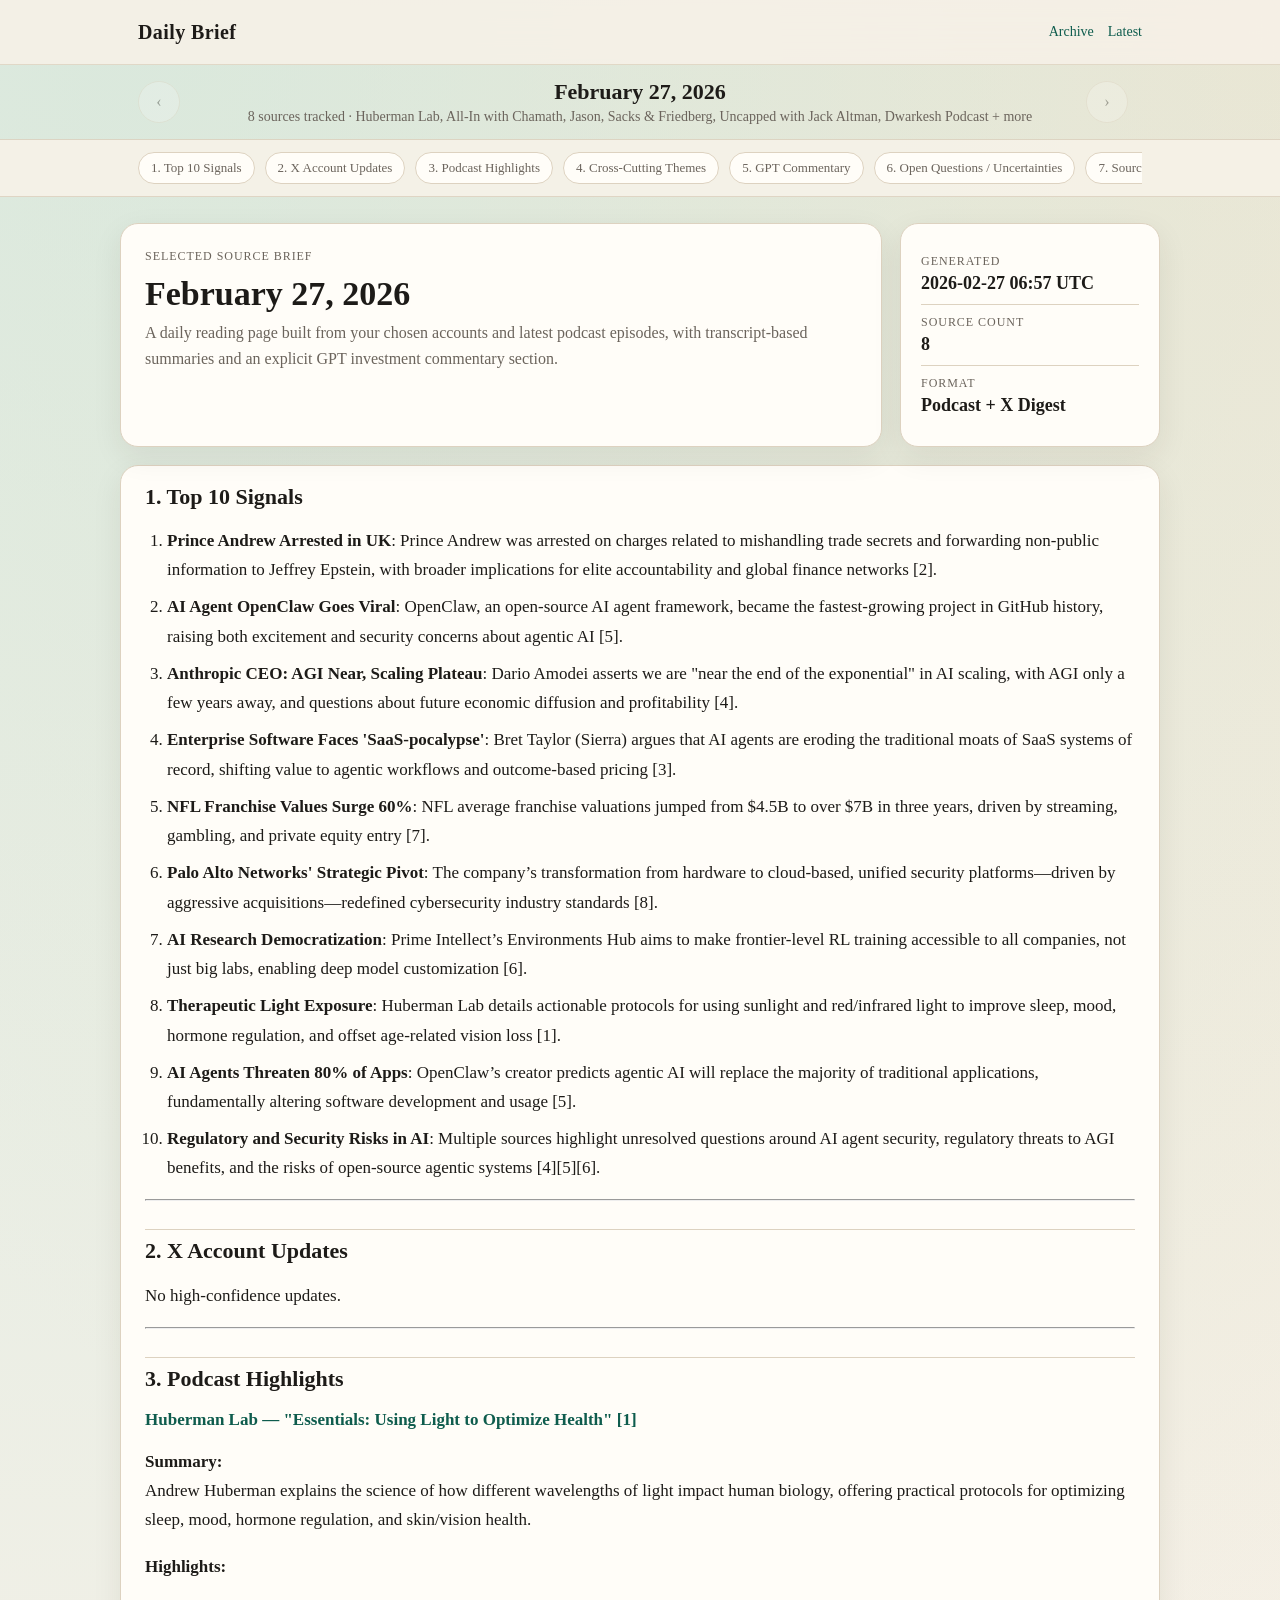
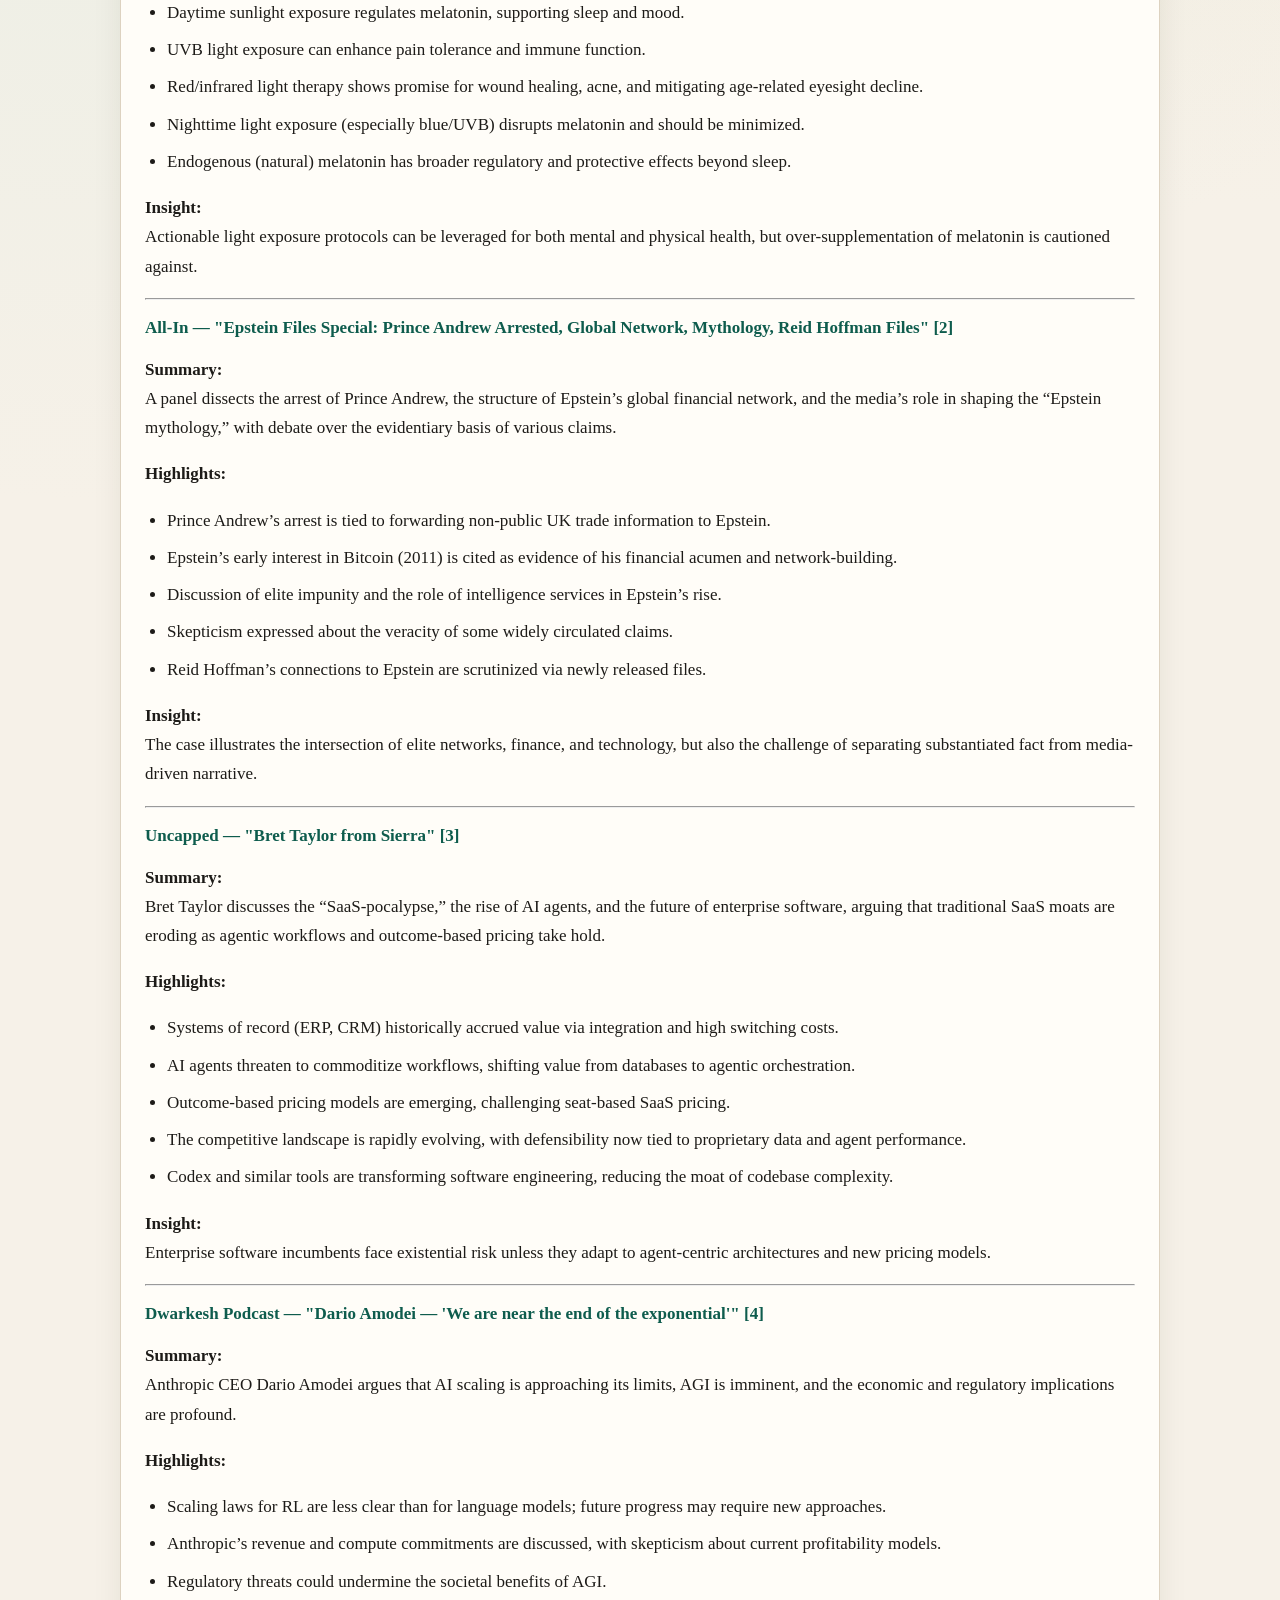
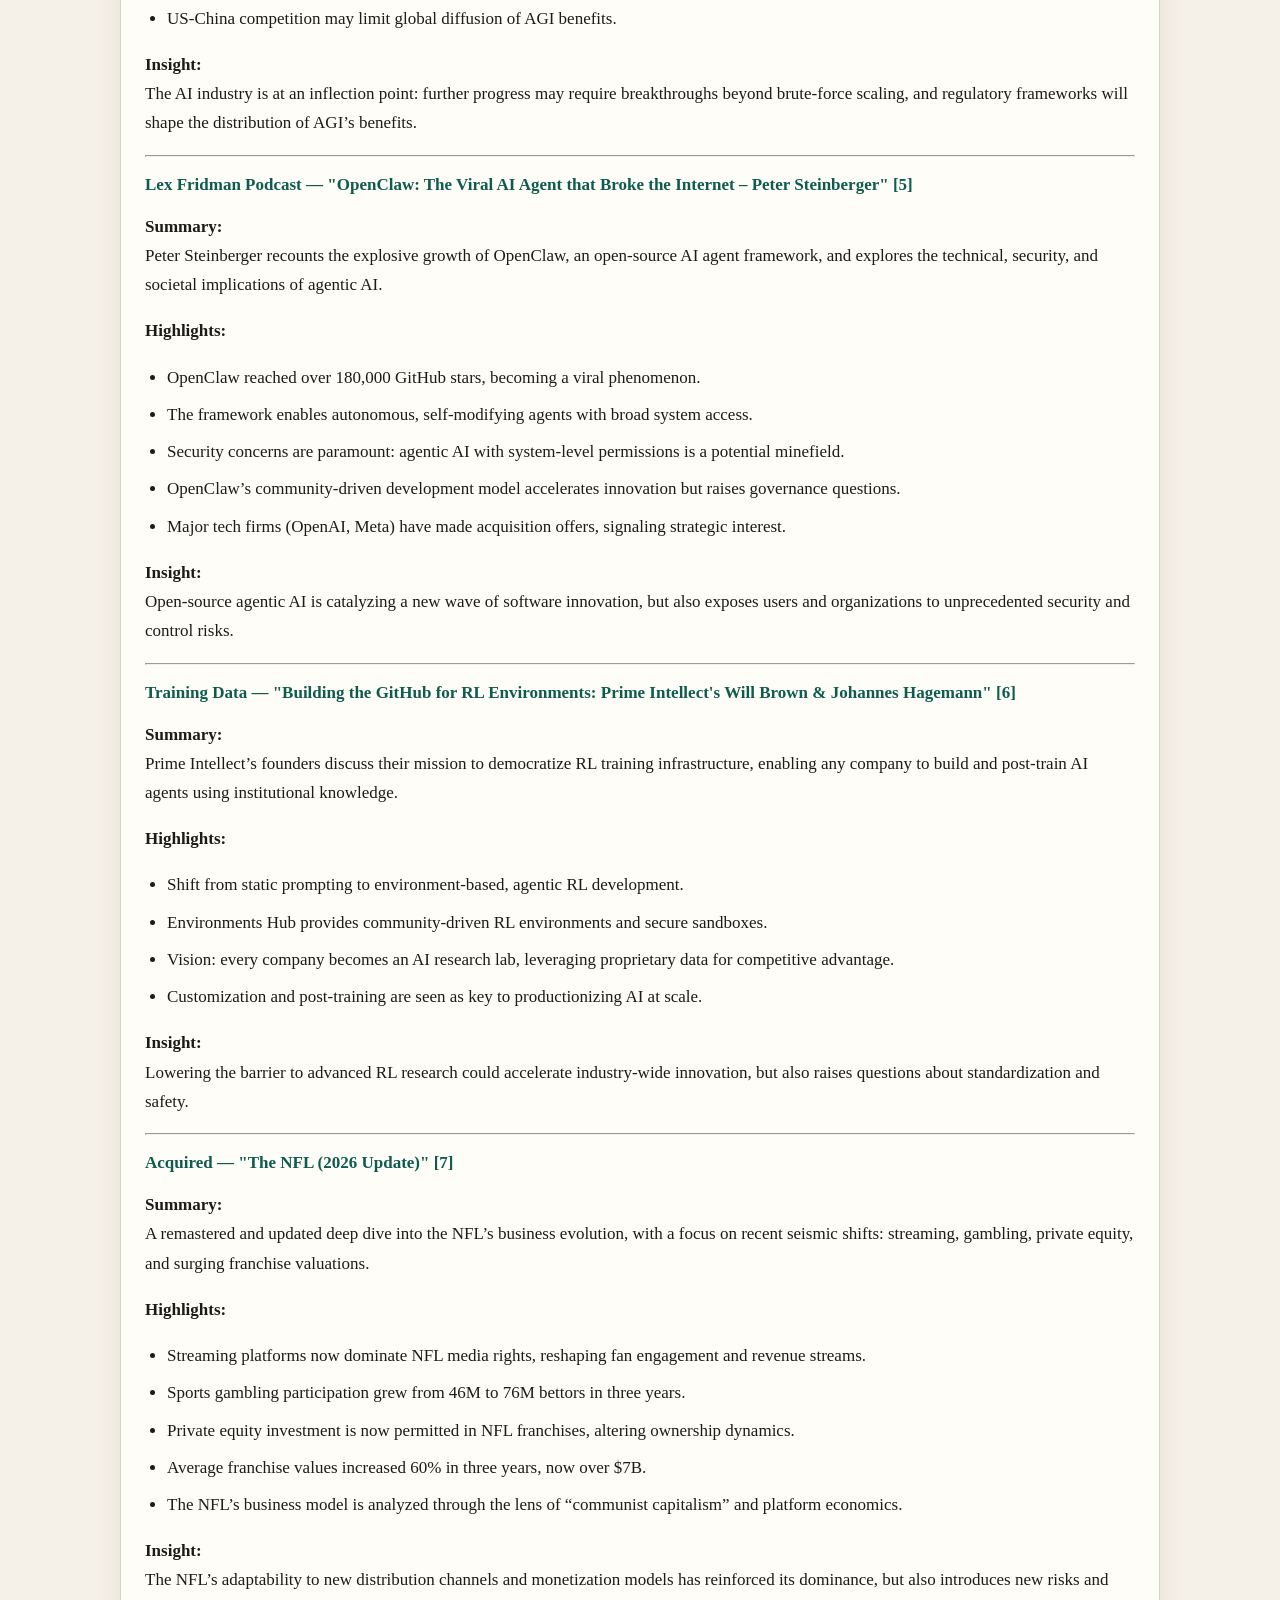
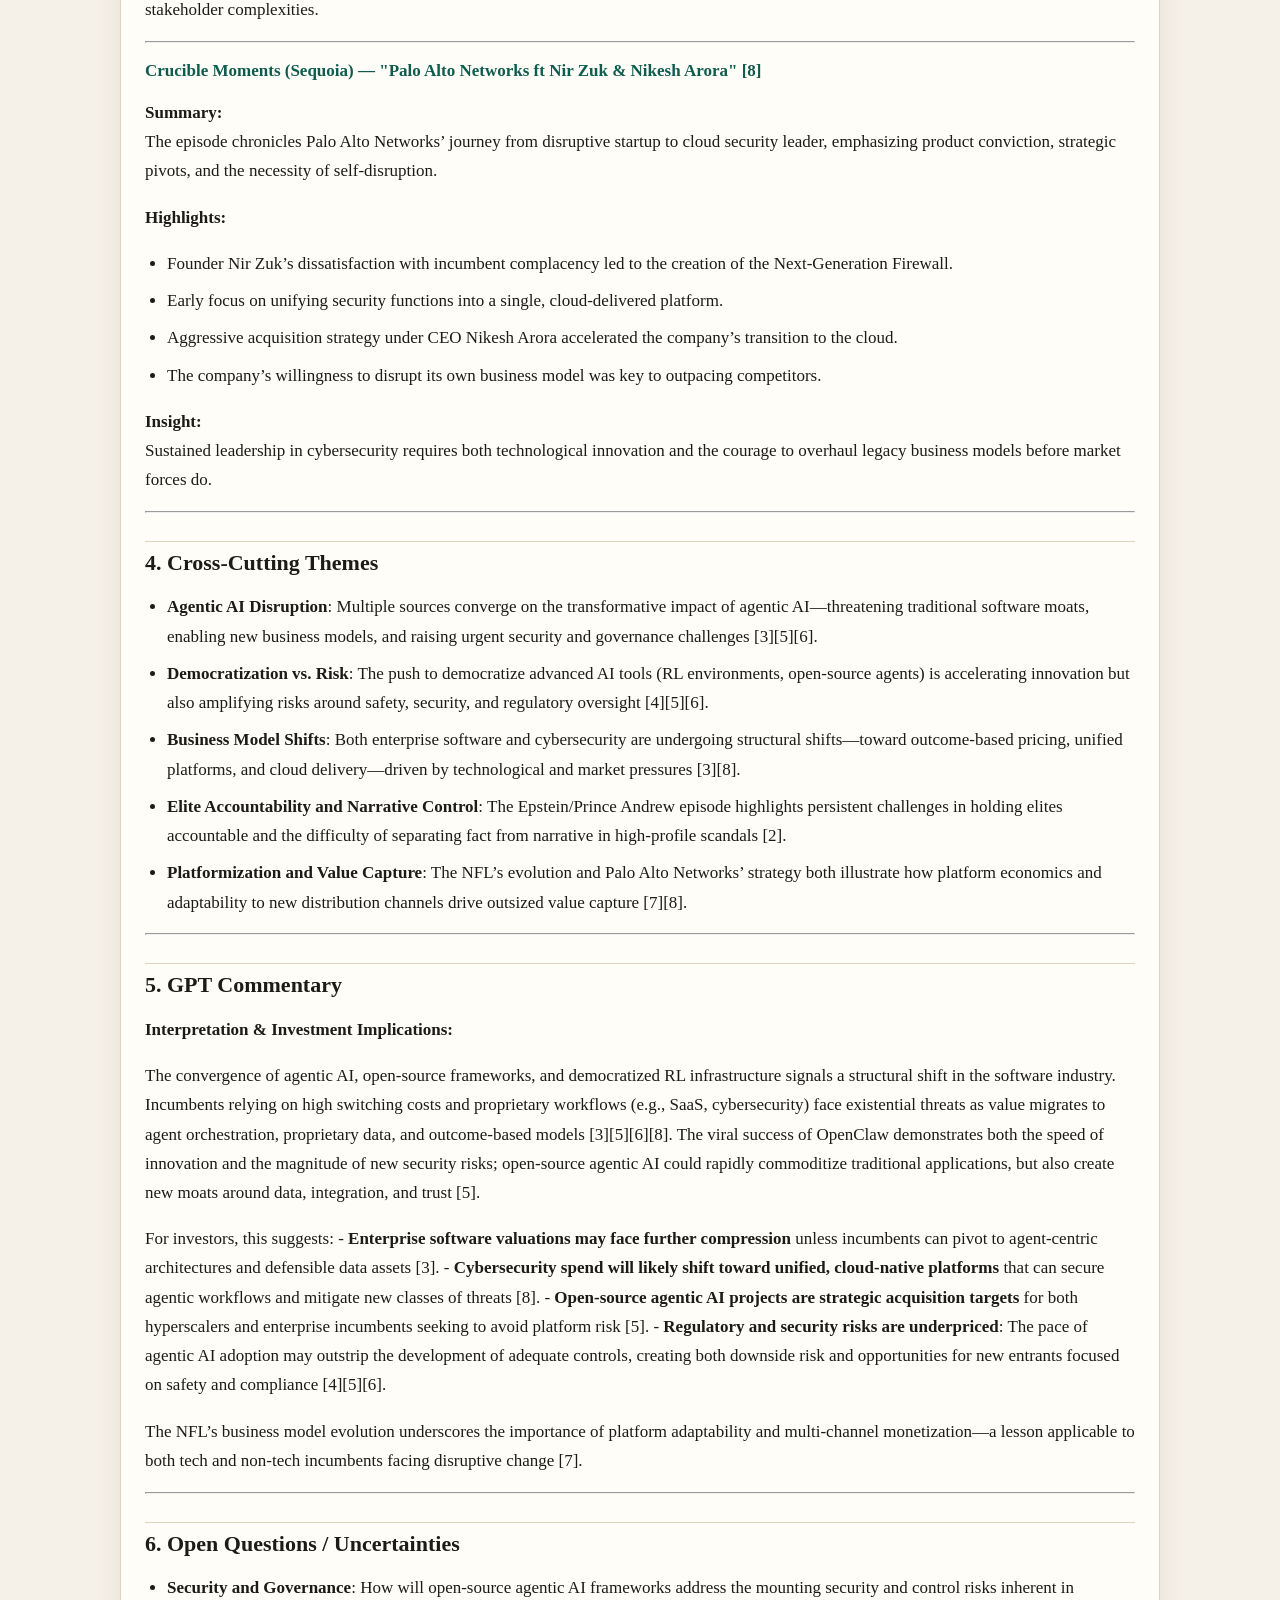
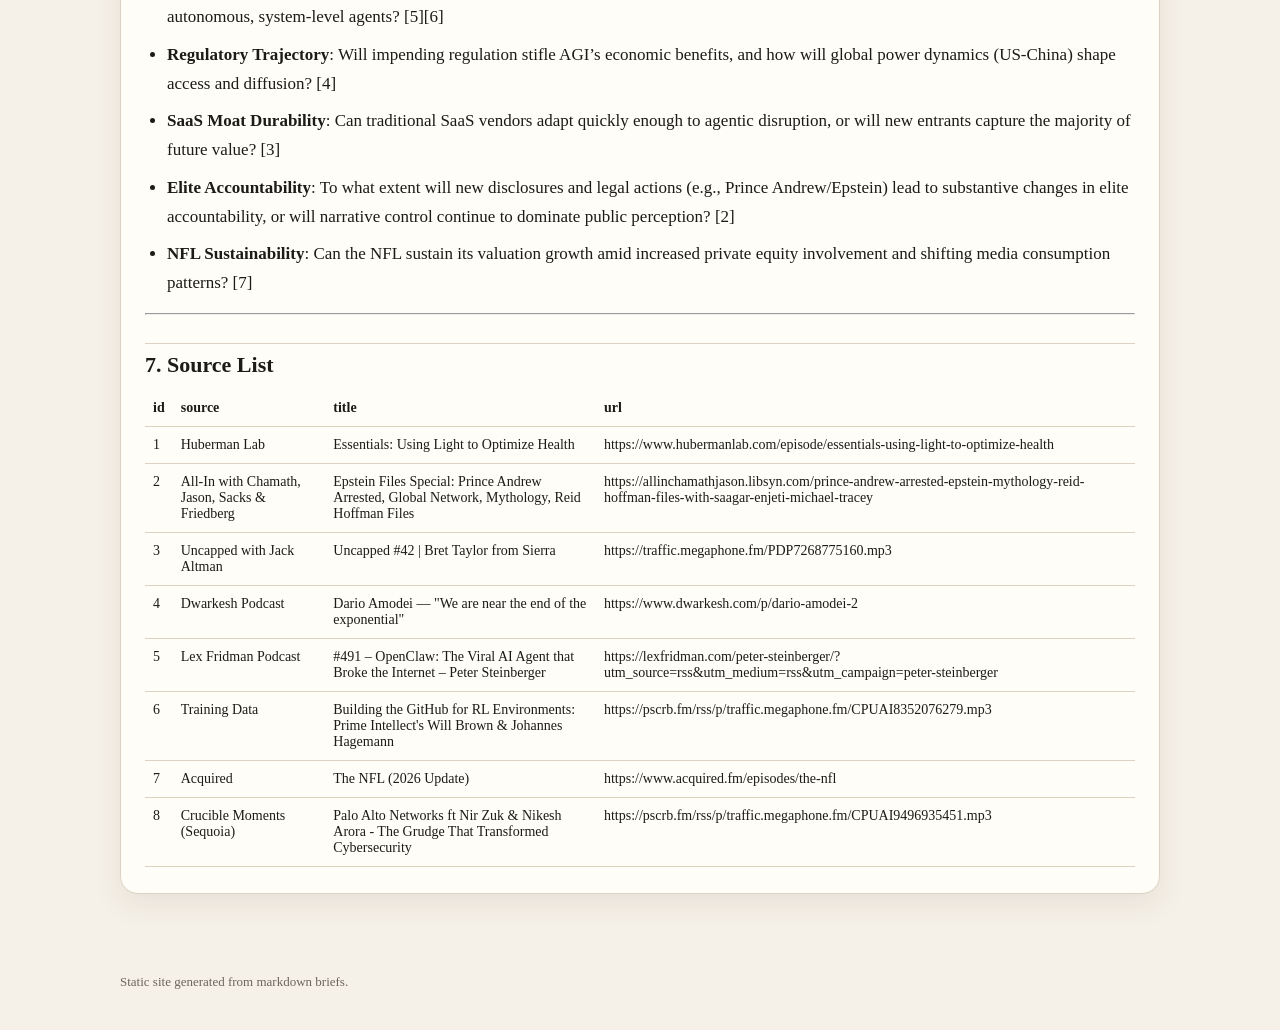
==== site/2026-02-27.html @ e66e304a "Initial daily brief app" ====
<!doctype html>
<html lang="en">
<head>
  <meta charset="utf-8" />
  <meta name="viewport" content="width=device-width, initial-scale=1, viewport-fit=cover" />
  <title>Daily Brief 2026-02-27</title>
  <meta name="description" content="Daily brief archive and selected-source summaries" />
  <link rel="stylesheet" href="style.css" />
</head>
<body>

<header class="header">
  <div class="container">
    <div class="header-inner">
      <a class="logo" href="index.html">Daily Brief</a>
      <nav class="header-nav">
        <a href="archive.html">Archive</a>
        <a href="index.html">Latest</a>
      </nav>
    </div>
  </div>
</header>
<nav class="date-bar">
  <div class="container">
    <div class="date-bar-inner">
      <a class="date-arrow disabled" href="#">‹</a>
      <div class="date-center">
        <span class="date-main">February 27, 2026</span>
        <span class="date-sub">8 sources tracked · Huberman Lab, All-In with Chamath, Jason, Sacks &amp; Friedberg, Uncapped with Jack Altman, Dwarkesh Podcast + more</span>
      </div>
      <a class="date-arrow disabled" href="#">›</a>
    </div>
  </div>
</nav>
<div class="jump-bar">
  <div class="container">
    <div class="jump-list"><a class="jump-chip" href="#1-top-10-signals">1. Top 10 Signals</a><a class="jump-chip" href="#2-x-account-updates">2. X Account Updates</a><a class="jump-chip" href="#3-podcast-highlights">3. Podcast Highlights</a><a class="jump-chip" href="#4-cross-cutting-themes">4. Cross-Cutting Themes</a><a class="jump-chip" href="#5-gpt-commentary">5. GPT Commentary</a><a class="jump-chip" href="#6-open-questions-uncertainties">6. Open Questions / Uncertainties</a><a class="jump-chip" href="#7-source-list">7. Source List</a></div>
  </div>
</div>
<main class="container main-content">
  <section class="hero">
    <div class="panel hero-main">
      <span class="eyebrow">Selected Source Brief</span>
      <h1>February 27, 2026</h1>
      <p>A daily reading page built from your chosen accounts and latest podcast episodes, with transcript-based summaries and an explicit GPT investment commentary section.</p>
    </div>
    <aside class="panel hero-side">
      <div class="metric"><span class="metric-label">Generated</span><span class="metric-value">2026-02-27 06:57 UTC</span></div>
      <div class="metric"><span class="metric-label">Source Count</span><span class="metric-value">8</span></div>
      <div class="metric"><span class="metric-label">Format</span><span class="metric-value">Podcast + X Digest</span></div>
    </aside>
  </section>
  <article class="panel article content"><h1>Daily Brief — 2026-02-27</h1>
<h2 id="1-top-10-signals">1. Top 10 Signals</h2>
<ol>
<li><strong>Prince Andrew Arrested in UK</strong>: Prince Andrew was arrested on charges related to mishandling trade secrets and forwarding non-public information to Jeffrey Epstein, with broader implications for elite accountability and global finance networks [2].</li>
<li><strong>AI Agent OpenClaw Goes Viral</strong>: OpenClaw, an open-source AI agent framework, became the fastest-growing project in GitHub history, raising both excitement and security concerns about agentic AI [5].</li>
<li><strong>Anthropic CEO: AGI Near, Scaling Plateau</strong>: Dario Amodei asserts we are "near the end of the exponential" in AI scaling, with AGI only a few years away, and questions about future economic diffusion and profitability [4].</li>
<li><strong>Enterprise Software Faces 'SaaS-pocalypse'</strong>: Bret Taylor (Sierra) argues that AI agents are eroding the traditional moats of SaaS systems of record, shifting value to agentic workflows and outcome-based pricing [3].</li>
<li><strong>NFL Franchise Values Surge 60%</strong>: NFL average franchise valuations jumped from $4.5B to over $7B in three years, driven by streaming, gambling, and private equity entry [7].</li>
<li><strong>Palo Alto Networks' Strategic Pivot</strong>: The company’s transformation from hardware to cloud-based, unified security platforms—driven by aggressive acquisitions—redefined cybersecurity industry standards [8].</li>
<li><strong>AI Research Democratization</strong>: Prime Intellect’s Environments Hub aims to make frontier-level RL training accessible to all companies, not just big labs, enabling deep model customization [6].</li>
<li><strong>Therapeutic Light Exposure</strong>: Huberman Lab details actionable protocols for using sunlight and red/infrared light to improve sleep, mood, hormone regulation, and offset age-related vision loss [1].</li>
<li><strong>AI Agents Threaten 80% of Apps</strong>: OpenClaw’s creator predicts agentic AI will replace the majority of traditional applications, fundamentally altering software development and usage [5].</li>
<li><strong>Regulatory and Security Risks in AI</strong>: Multiple sources highlight unresolved questions around AI agent security, regulatory threats to AGI benefits, and the risks of open-source agentic systems [4][5][6].</li>
</ol>
<hr />
<h2 id="2-x-account-updates">2. X Account Updates</h2>
<p>No high-confidence updates.</p>
<hr />
<h2 id="3-podcast-highlights">3. Podcast Highlights</h2>
<h3>Huberman Lab — "Essentials: Using Light to Optimize Health" [1]</h3>
<p><strong>Summary:</strong><br />
Andrew Huberman explains the science of how different wavelengths of light impact human biology, offering practical protocols for optimizing sleep, mood, hormone regulation, and skin/vision health.</p>
<p><strong>Highlights:</strong></p>
<ul>
<li>Daytime sunlight exposure regulates melatonin, supporting sleep and mood.</li>
<li>UVB light exposure can enhance pain tolerance and immune function.</li>
<li>Red/infrared light therapy shows promise for wound healing, acne, and mitigating age-related eyesight decline.</li>
<li>Nighttime light exposure (especially blue/UVB) disrupts melatonin and should be minimized.</li>
<li>Endogenous (natural) melatonin has broader regulatory and protective effects beyond sleep.</li>
</ul>
<p><strong>Insight:</strong><br />
Actionable light exposure protocols can be leveraged for both mental and physical health, but over-supplementation of melatonin is cautioned against.</p>
<hr />
<h3>All-In — "Epstein Files Special: Prince Andrew Arrested, Global Network, Mythology, Reid Hoffman Files" [2]</h3>
<p><strong>Summary:</strong><br />
A panel dissects the arrest of Prince Andrew, the structure of Epstein’s global financial network, and the media’s role in shaping the “Epstein mythology,” with debate over the evidentiary basis of various claims.</p>
<p><strong>Highlights:</strong></p>
<ul>
<li>Prince Andrew’s arrest is tied to forwarding non-public UK trade information to Epstein.</li>
<li>Epstein’s early interest in Bitcoin (2011) is cited as evidence of his financial acumen and network-building.</li>
<li>Discussion of elite impunity and the role of intelligence services in Epstein’s rise.</li>
<li>Skepticism expressed about the veracity of some widely circulated claims.</li>
<li>Reid Hoffman’s connections to Epstein are scrutinized via newly released files.</li>
</ul>
<p><strong>Insight:</strong><br />
The case illustrates the intersection of elite networks, finance, and technology, but also the challenge of separating substantiated fact from media-driven narrative.</p>
<hr />
<h3>Uncapped — "Bret Taylor from Sierra" [3]</h3>
<p><strong>Summary:</strong><br />
Bret Taylor discusses the “SaaS-pocalypse,” the rise of AI agents, and the future of enterprise software, arguing that traditional SaaS moats are eroding as agentic workflows and outcome-based pricing take hold.</p>
<p><strong>Highlights:</strong></p>
<ul>
<li>Systems of record (ERP, CRM) historically accrued value via integration and high switching costs.</li>
<li>AI agents threaten to commoditize workflows, shifting value from databases to agentic orchestration.</li>
<li>Outcome-based pricing models are emerging, challenging seat-based SaaS pricing.</li>
<li>The competitive landscape is rapidly evolving, with defensibility now tied to proprietary data and agent performance.</li>
<li>Codex and similar tools are transforming software engineering, reducing the moat of codebase complexity.</li>
</ul>
<p><strong>Insight:</strong><br />
Enterprise software incumbents face existential risk unless they adapt to agent-centric architectures and new pricing models.</p>
<hr />
<h3>Dwarkesh Podcast — "Dario Amodei — 'We are near the end of the exponential'" [4]</h3>
<p><strong>Summary:</strong><br />
Anthropic CEO Dario Amodei argues that AI scaling is approaching its limits, AGI is imminent, and the economic and regulatory implications are profound.</p>
<p><strong>Highlights:</strong></p>
<ul>
<li>Scaling laws for RL are less clear than for language models; future progress may require new approaches.</li>
<li>Anthropic’s revenue and compute commitments are discussed, with skepticism about current profitability models.</li>
<li>Regulatory threats could undermine the societal benefits of AGI.</li>
<li>US-China competition may limit global diffusion of AGI benefits.</li>
</ul>
<p><strong>Insight:</strong><br />
The AI industry is at an inflection point: further progress may require breakthroughs beyond brute-force scaling, and regulatory frameworks will shape the distribution of AGI’s benefits.</p>
<hr />
<h3>Lex Fridman Podcast — "OpenClaw: The Viral AI Agent that Broke the Internet – Peter Steinberger" [5]</h3>
<p><strong>Summary:</strong><br />
Peter Steinberger recounts the explosive growth of OpenClaw, an open-source AI agent framework, and explores the technical, security, and societal implications of agentic AI.</p>
<p><strong>Highlights:</strong></p>
<ul>
<li>OpenClaw reached over 180,000 GitHub stars, becoming a viral phenomenon.</li>
<li>The framework enables autonomous, self-modifying agents with broad system access.</li>
<li>Security concerns are paramount: agentic AI with system-level permissions is a potential minefield.</li>
<li>OpenClaw’s community-driven development model accelerates innovation but raises governance questions.</li>
<li>Major tech firms (OpenAI, Meta) have made acquisition offers, signaling strategic interest.</li>
</ul>
<p><strong>Insight:</strong><br />
Open-source agentic AI is catalyzing a new wave of software innovation, but also exposes users and organizations to unprecedented security and control risks.</p>
<hr />
<h3>Training Data — "Building the GitHub for RL Environments: Prime Intellect's Will Brown &amp; Johannes Hagemann" [6]</h3>
<p><strong>Summary:</strong><br />
Prime Intellect’s founders discuss their mission to democratize RL training infrastructure, enabling any company to build and post-train AI agents using institutional knowledge.</p>
<p><strong>Highlights:</strong></p>
<ul>
<li>Shift from static prompting to environment-based, agentic RL development.</li>
<li>Environments Hub provides community-driven RL environments and secure sandboxes.</li>
<li>Vision: every company becomes an AI research lab, leveraging proprietary data for competitive advantage.</li>
<li>Customization and post-training are seen as key to productionizing AI at scale.</li>
</ul>
<p><strong>Insight:</strong><br />
Lowering the barrier to advanced RL research could accelerate industry-wide innovation, but also raises questions about standardization and safety.</p>
<hr />
<h3>Acquired — "The NFL (2026 Update)" [7]</h3>
<p><strong>Summary:</strong><br />
A remastered and updated deep dive into the NFL’s business evolution, with a focus on recent seismic shifts: streaming, gambling, private equity, and surging franchise valuations.</p>
<p><strong>Highlights:</strong></p>
<ul>
<li>Streaming platforms now dominate NFL media rights, reshaping fan engagement and revenue streams.</li>
<li>Sports gambling participation grew from 46M to 76M bettors in three years.</li>
<li>Private equity investment is now permitted in NFL franchises, altering ownership dynamics.</li>
<li>Average franchise values increased 60% in three years, now over $7B.</li>
<li>The NFL’s business model is analyzed through the lens of “communist capitalism” and platform economics.</li>
</ul>
<p><strong>Insight:</strong><br />
The NFL’s adaptability to new distribution channels and monetization models has reinforced its dominance, but also introduces new risks and stakeholder complexities.</p>
<hr />
<h3>Crucible Moments (Sequoia) — "Palo Alto Networks ft Nir Zuk &amp; Nikesh Arora" [8]</h3>
<p><strong>Summary:</strong><br />
The episode chronicles Palo Alto Networks’ journey from disruptive startup to cloud security leader, emphasizing product conviction, strategic pivots, and the necessity of self-disruption.</p>
<p><strong>Highlights:</strong></p>
<ul>
<li>Founder Nir Zuk’s dissatisfaction with incumbent complacency led to the creation of the Next-Generation Firewall.</li>
<li>Early focus on unifying security functions into a single, cloud-delivered platform.</li>
<li>Aggressive acquisition strategy under CEO Nikesh Arora accelerated the company’s transition to the cloud.</li>
<li>The company’s willingness to disrupt its own business model was key to outpacing competitors.</li>
</ul>
<p><strong>Insight:</strong><br />
Sustained leadership in cybersecurity requires both technological innovation and the courage to overhaul legacy business models before market forces do.</p>
<hr />
<h2 id="4-cross-cutting-themes">4. Cross-Cutting Themes</h2>
<ul>
<li><strong>Agentic AI Disruption</strong>: Multiple sources converge on the transformative impact of agentic AI—threatening traditional software moats, enabling new business models, and raising urgent security and governance challenges [3][5][6].</li>
<li><strong>Democratization vs. Risk</strong>: The push to democratize advanced AI tools (RL environments, open-source agents) is accelerating innovation but also amplifying risks around safety, security, and regulatory oversight [4][5][6].</li>
<li><strong>Business Model Shifts</strong>: Both enterprise software and cybersecurity are undergoing structural shifts—toward outcome-based pricing, unified platforms, and cloud delivery—driven by technological and market pressures [3][8].</li>
<li><strong>Elite Accountability and Narrative Control</strong>: The Epstein/Prince Andrew episode highlights persistent challenges in holding elites accountable and the difficulty of separating fact from narrative in high-profile scandals [2].</li>
<li><strong>Platformization and Value Capture</strong>: The NFL’s evolution and Palo Alto Networks’ strategy both illustrate how platform economics and adaptability to new distribution channels drive outsized value capture [7][8].</li>
</ul>
<hr />
<h2 id="5-gpt-commentary">5. GPT Commentary</h2>
<p><strong>Interpretation &amp; Investment Implications:</strong></p>
<p>The convergence of agentic AI, open-source frameworks, and democratized RL infrastructure signals a structural shift in the software industry. Incumbents relying on high switching costs and proprietary workflows (e.g., SaaS, cybersecurity) face existential threats as value migrates to agent orchestration, proprietary data, and outcome-based models [3][5][6][8]. The viral success of OpenClaw demonstrates both the speed of innovation and the magnitude of new security risks; open-source agentic AI could rapidly commoditize traditional applications, but also create new moats around data, integration, and trust [5].</p>
<p>For investors, this suggests:
- <strong>Enterprise software valuations may face further compression</strong> unless incumbents can pivot to agent-centric architectures and defensible data assets [3].
- <strong>Cybersecurity spend will likely shift toward unified, cloud-native platforms</strong> that can secure agentic workflows and mitigate new classes of threats [8].
- <strong>Open-source agentic AI projects are strategic acquisition targets</strong> for both hyperscalers and enterprise incumbents seeking to avoid platform risk [5].
- <strong>Regulatory and security risks are underpriced</strong>: The pace of agentic AI adoption may outstrip the development of adequate controls, creating both downside risk and opportunities for new entrants focused on safety and compliance [4][5][6].</p>
<p>The NFL’s business model evolution underscores the importance of platform adaptability and multi-channel monetization—a lesson applicable to both tech and non-tech incumbents facing disruptive change [7].</p>
<hr />
<h2 id="6-open-questions-uncertainties">6. Open Questions / Uncertainties</h2>
<ul>
<li><strong>Security and Governance</strong>: How will open-source agentic AI frameworks address the mounting security and control risks inherent in autonomous, system-level agents? [5][6]</li>
<li><strong>Regulatory Trajectory</strong>: Will impending regulation stifle AGI’s economic benefits, and how will global power dynamics (US-China) shape access and diffusion? [4]</li>
<li><strong>SaaS Moat Durability</strong>: Can traditional SaaS vendors adapt quickly enough to agentic disruption, or will new entrants capture the majority of future value? [3]</li>
<li><strong>Elite Accountability</strong>: To what extent will new disclosures and legal actions (e.g., Prince Andrew/Epstein) lead to substantive changes in elite accountability, or will narrative control continue to dominate public perception? [2]</li>
<li><strong>NFL Sustainability</strong>: Can the NFL sustain its valuation growth amid increased private equity involvement and shifting media consumption patterns? [7]</li>
</ul>
<hr />
<h2 id="7-source-list">7. Source List</h2>
<table>
<thead>
<tr>
<th>id</th>
<th>source</th>
<th>title</th>
<th>url</th>
</tr>
</thead>
<tbody>
<tr>
<td>1</td>
<td>Huberman Lab</td>
<td>Essentials: Using Light to Optimize Health</td>
<td>https://www.hubermanlab.com/episode/essentials-using-light-to-optimize-health</td>
</tr>
<tr>
<td>2</td>
<td>All-In with Chamath, Jason, Sacks &amp; Friedberg</td>
<td>Epstein Files Special: Prince Andrew Arrested, Global Network, Mythology, Reid Hoffman Files</td>
<td>https://allinchamathjason.libsyn.com/prince-andrew-arrested-epstein-mythology-reid-hoffman-files-with-saagar-enjeti-michael-tracey</td>
</tr>
<tr>
<td>3</td>
<td>Uncapped with Jack Altman</td>
<td>Uncapped #42 | Bret Taylor from Sierra</td>
<td>https://traffic.megaphone.fm/PDP7268775160.mp3</td>
</tr>
<tr>
<td>4</td>
<td>Dwarkesh Podcast</td>
<td>Dario Amodei — "We are near the end of the exponential"</td>
<td>https://www.dwarkesh.com/p/dario-amodei-2</td>
</tr>
<tr>
<td>5</td>
<td>Lex Fridman Podcast</td>
<td>#491 – OpenClaw: The Viral AI Agent that Broke the Internet – Peter Steinberger</td>
<td>https://lexfridman.com/peter-steinberger/?utm_source=rss&amp;utm_medium=rss&amp;utm_campaign=peter-steinberger</td>
</tr>
<tr>
<td>6</td>
<td>Training Data</td>
<td>Building the GitHub for RL Environments: Prime Intellect's Will Brown &amp; Johannes Hagemann</td>
<td>https://pscrb.fm/rss/p/traffic.megaphone.fm/CPUAI8352076279.mp3</td>
</tr>
<tr>
<td>7</td>
<td>Acquired</td>
<td>The NFL (2026 Update)</td>
<td>https://www.acquired.fm/episodes/the-nfl</td>
</tr>
<tr>
<td>8</td>
<td>Crucible Moments (Sequoia)</td>
<td>Palo Alto Networks ft Nir Zuk &amp; Nikesh Arora - The Grudge That Transformed Cybersecurity</td>
<td>https://pscrb.fm/rss/p/traffic.megaphone.fm/CPUAI9496935451.mp3</td>
</tr>
</tbody>
</table></article>
</main>
<footer class="container footer">Static site generated from markdown briefs.</footer>

</body>
</html>
---- site/style.css ----
:root {
  --bg: #f6f1e8;
  --paper: #fffdf8;
  --paper-strong: #fffaf1;
  --text: #1d1b18;
  --muted: #6b645c;
  --line: #ddd2c0;
  --accent: #0e5c4d;
  --accent-soft: #dfeee9;
  --shadow: 0 10px 30px rgba(52, 42, 24, 0.08);
}
* { box-sizing: border-box; }
html { scroll-behavior: smooth; }
body {
  margin: 0;
  color: var(--text);
  background:
    radial-gradient(circle at 10% 0%, rgba(199, 229, 218, 0.6), transparent 28%),
    radial-gradient(circle at 100% 0%, rgba(245, 218, 183, 0.45), transparent 24%),
    var(--bg);
  font-family: Georgia, "Times New Roman", serif;
}
a { color: var(--accent); text-decoration: none; }
a:hover { text-decoration: underline; }
.container { max-width: 1040px; margin: 0 auto; padding: 0 18px; }
.header {
  position: sticky;
  top: 0;
  z-index: 20;
  backdrop-filter: blur(14px);
  background: rgba(246, 241, 232, 0.88);
  border-bottom: 1px solid rgba(221, 210, 192, 0.8);
}
.header-inner {
  min-height: 64px;
  display: flex;
  align-items: center;
  justify-content: space-between;
  gap: 16px;
}
.logo {
  font-size: 20px;
  font-weight: 700;
  letter-spacing: 0.02em;
  color: var(--text);
}
.header-nav { display: flex; gap: 14px; font-size: 14px; color: var(--muted); }
.date-bar { border-bottom: 1px solid rgba(221, 210, 192, 0.9); }
.date-bar-inner {
  min-height: 74px;
  display: grid;
  grid-template-columns: 56px 1fr 56px;
  align-items: center;
  gap: 10px;
}
.date-arrow {
  display: inline-flex;
  align-items: center;
  justify-content: center;
  width: 42px;
  height: 42px;
  border-radius: 999px;
  border: 1px solid var(--line);
  background: rgba(255,255,255,0.6);
  color: var(--text);
}
.date-arrow.disabled { opacity: 0.35; pointer-events: none; }
.date-center { text-align: center; }
.date-main { display: block; font-size: 22px; font-weight: 700; }
.date-sub { display: block; margin-top: 4px; color: var(--muted); font-size: 14px; }
.jump-bar {
  position: sticky;
  top: 64px;
  z-index: 15;
  background: rgba(246, 241, 232, 0.93);
  border-bottom: 1px solid rgba(221, 210, 192, 0.9);
}
.jump-list {
  display: flex;
  gap: 10px;
  overflow-x: auto;
  padding: 12px 0;
  scrollbar-width: none;
}
.jump-list::-webkit-scrollbar { display: none; }
.jump-chip {
  white-space: nowrap;
  padding: 7px 12px;
  border-radius: 999px;
  background: var(--paper);
  border: 1px solid var(--line);
  color: var(--muted);
  font-size: 13px;
}
.main-content { padding: 26px 0 56px; }
.hero {
  display: grid;
  grid-template-columns: minmax(0, 1fr) 260px;
  gap: 18px;
  margin-bottom: 18px;
}
.panel {
  background: var(--paper);
  border: 1px solid var(--line);
  border-radius: 18px;
  box-shadow: var(--shadow);
}
.hero-main { padding: 22px 24px; }
.eyebrow {
  display: inline-flex;
  align-items: center;
  gap: 8px;
  font-size: 12px;
  text-transform: uppercase;
  letter-spacing: 0.08em;
  color: var(--muted);
}
.hero h1 { margin: 12px 0 8px; font-size: 34px; line-height: 1.05; }
.hero p { margin: 0; color: var(--muted); font-size: 16px; line-height: 1.65; }
.hero-side { padding: 20px; }
.metric { padding: 10px 0; border-bottom: 1px solid var(--line); }
.metric:last-child { border-bottom: 0; }
.metric-label { display: block; font-size: 12px; text-transform: uppercase; color: var(--muted); letter-spacing: 0.08em; }
.metric-value { display: block; margin-top: 4px; font-size: 18px; font-weight: 700; }
.article { padding: 18px 24px 26px; }
.content h1 { display: none; }
.content h2 {
  margin: 28px 0 12px;
  padding-top: 8px;
  font-size: 22px;
  border-top: 1px solid var(--line);
}
.content h2:first-of-type { margin-top: 0; border-top: 0; padding-top: 0; }
.content h3 {
  margin: 18px 0 8px;
  font-size: 17px;
  color: var(--accent);
}
.content p, .content li { font-size: 17px; line-height: 1.72; }
.content ul, .content ol { padding-left: 22px; }
.content li { margin: 8px 0; }
.content blockquote {
  margin: 14px 0;
  padding: 10px 14px;
  border-left: 3px solid var(--accent);
  background: var(--paper-strong);
  color: var(--muted);
}
.content table { width: 100%; border-collapse: collapse; margin-top: 12px; font-size: 14px; }
.content th, .content td { padding: 10px 8px; border-bottom: 1px solid var(--line); text-align: left; vertical-align: top; }
.content code {
  background: #f2ece2;
  border-radius: 5px;
  padding: 2px 5px;
  font-size: 0.95em;
}
.archive-grid {
  display: grid;
  grid-template-columns: repeat(auto-fit, minmax(260px, 1fr));
  gap: 16px;
}
.archive-card { padding: 18px; }
.archive-card h3 { margin: 0 0 6px; font-size: 22px; }
.archive-card p { margin: 0; color: var(--muted); line-height: 1.6; }
.footer {
  padding: 24px 0 40px;
  color: var(--muted);
  font-size: 13px;
}
@media (max-width: 860px) {
  .hero { grid-template-columns: 1fr; }
}
@media (max-width: 640px) {
  .container { padding: 0 14px; }
  .date-bar-inner { grid-template-columns: 44px 1fr 44px; }
  .date-main { font-size: 18px; }
  .hero h1 { font-size: 28px; }
  .content p, .content li { font-size: 16px; }
  .article, .hero-main, .hero-side { padding-left: 18px; padding-right: 18px; }
}
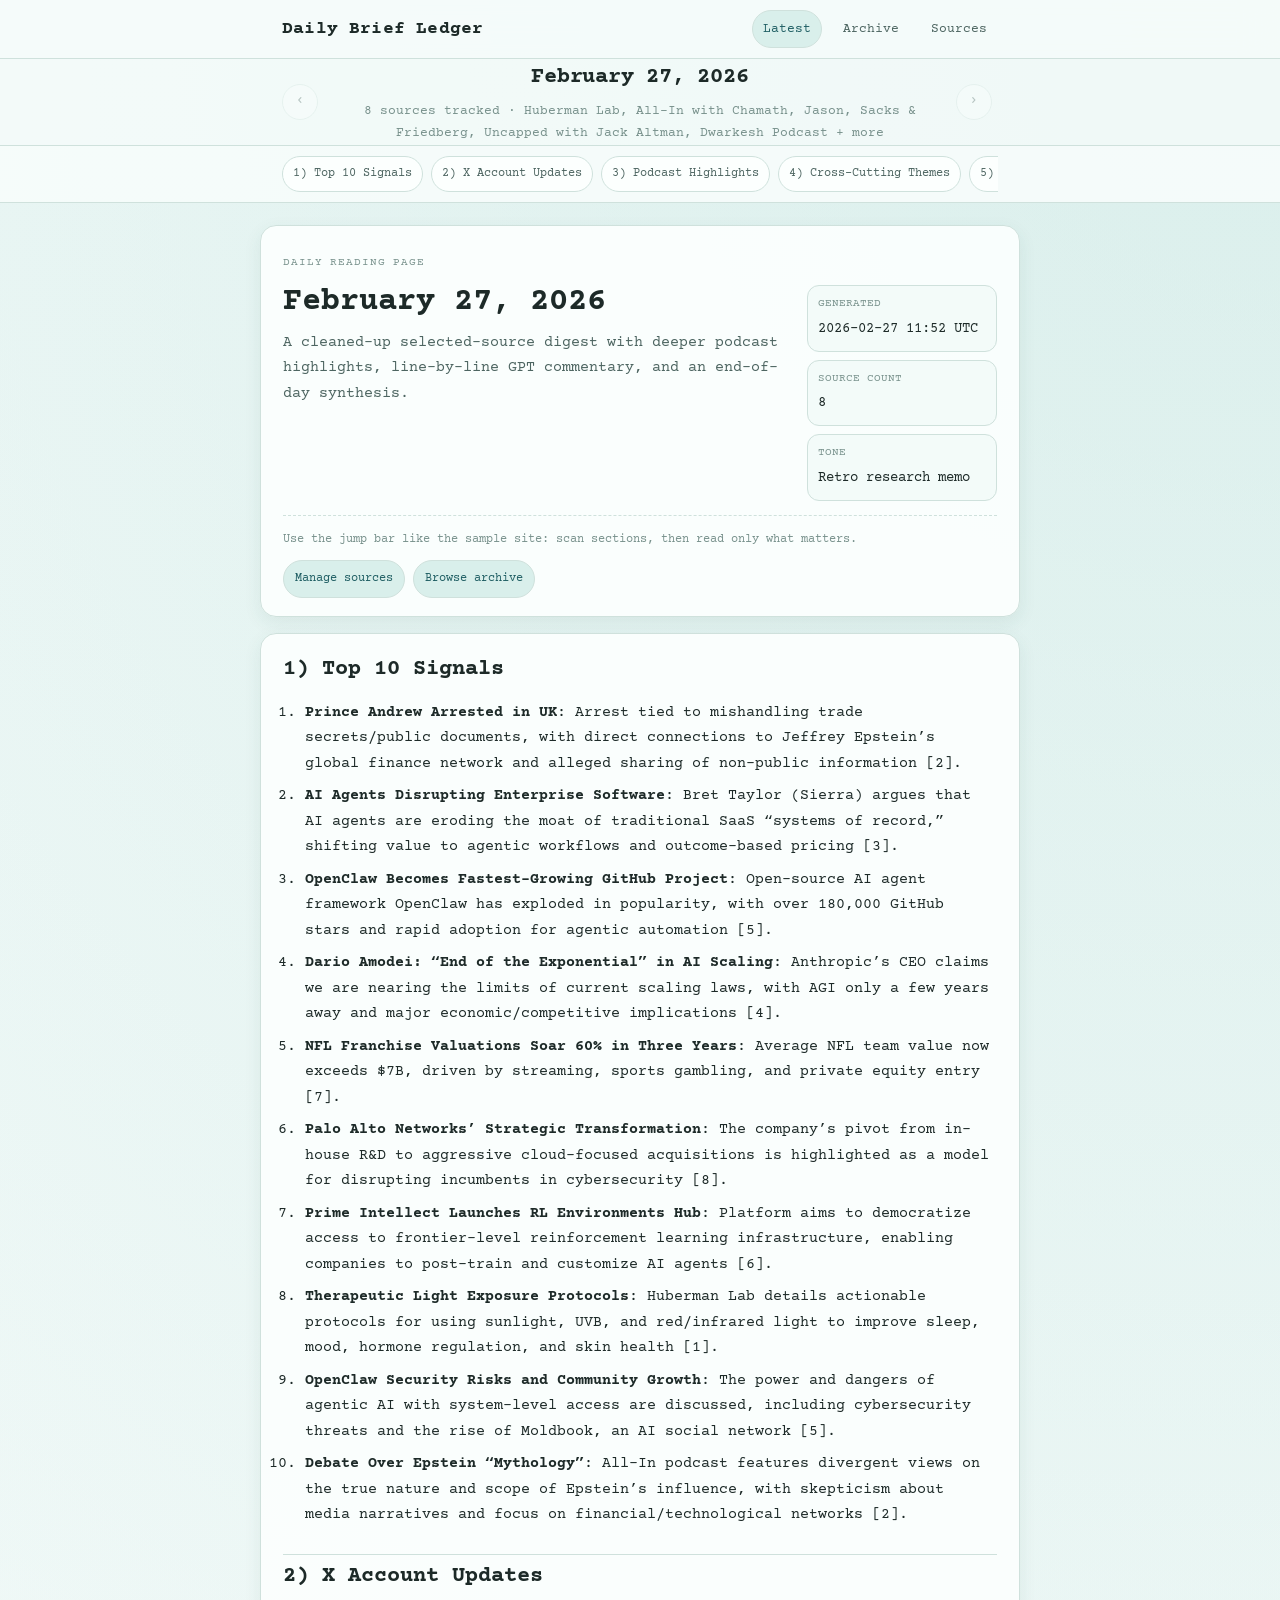
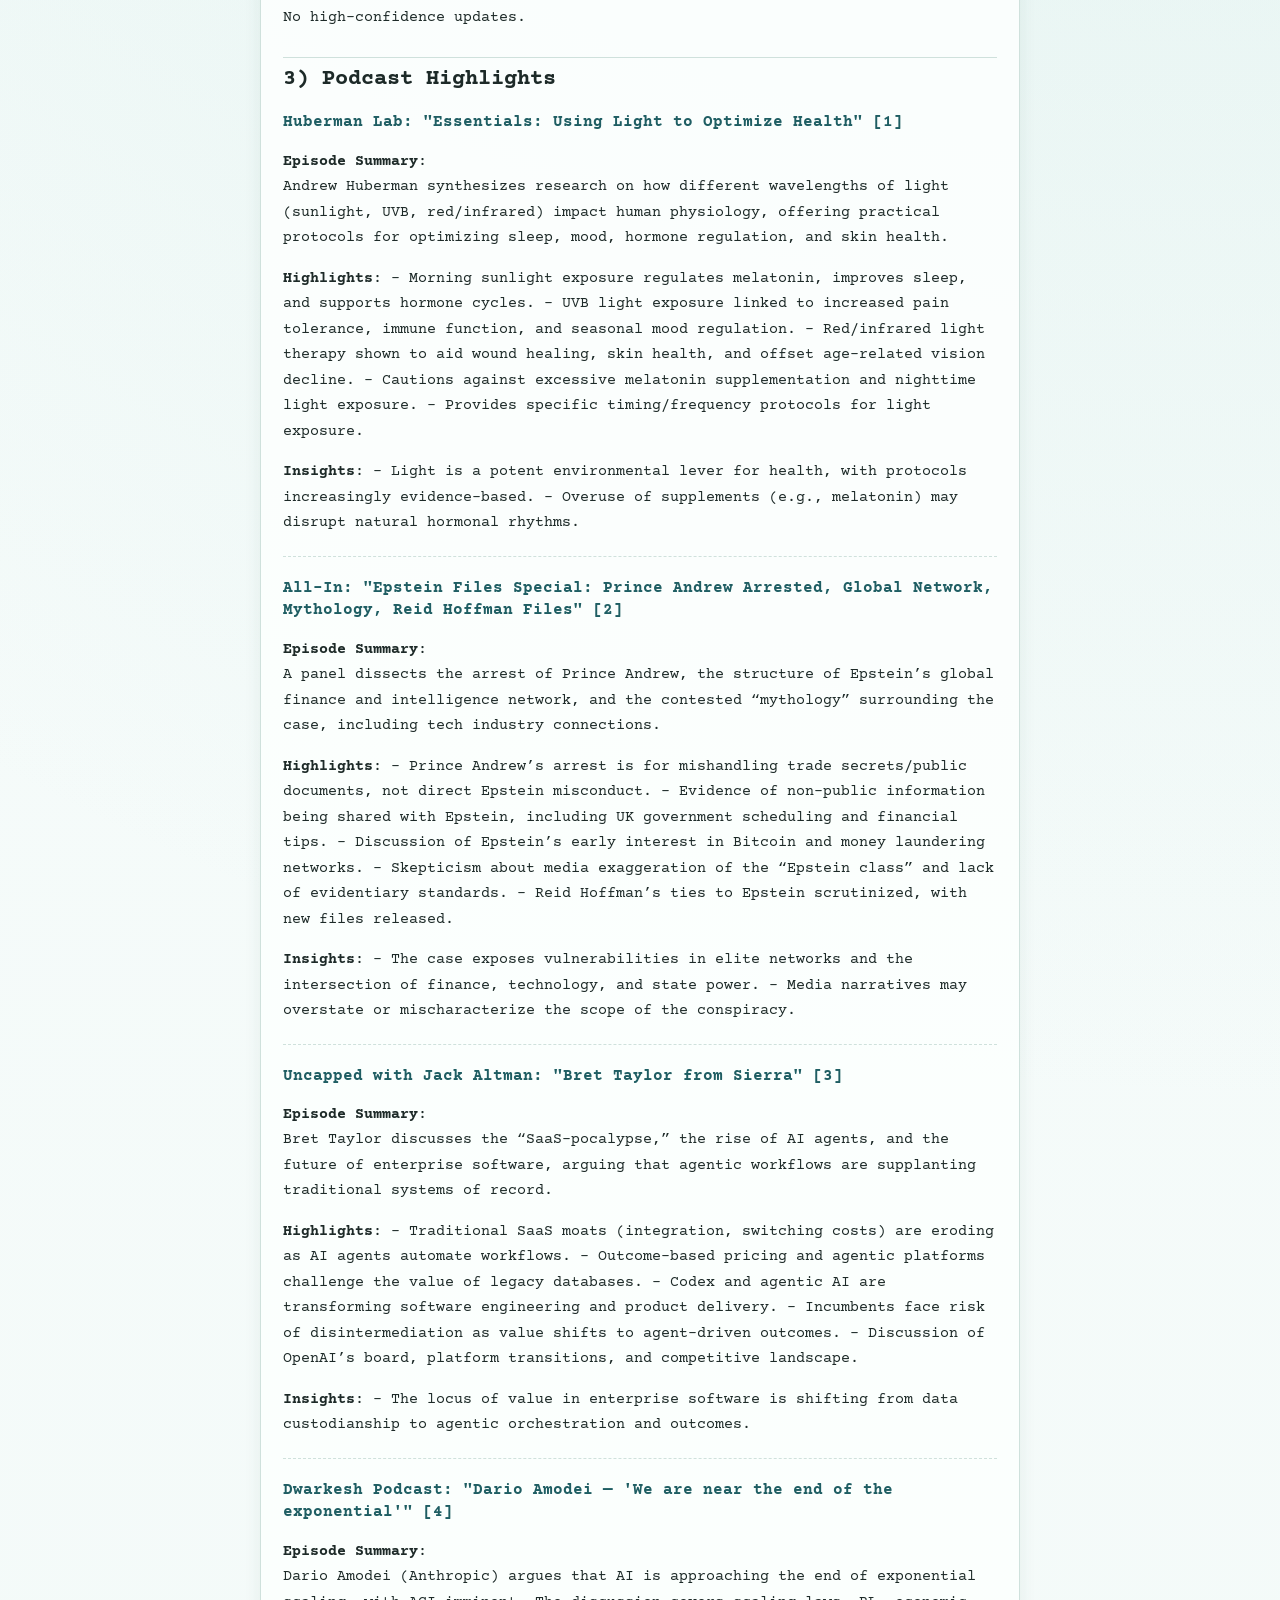
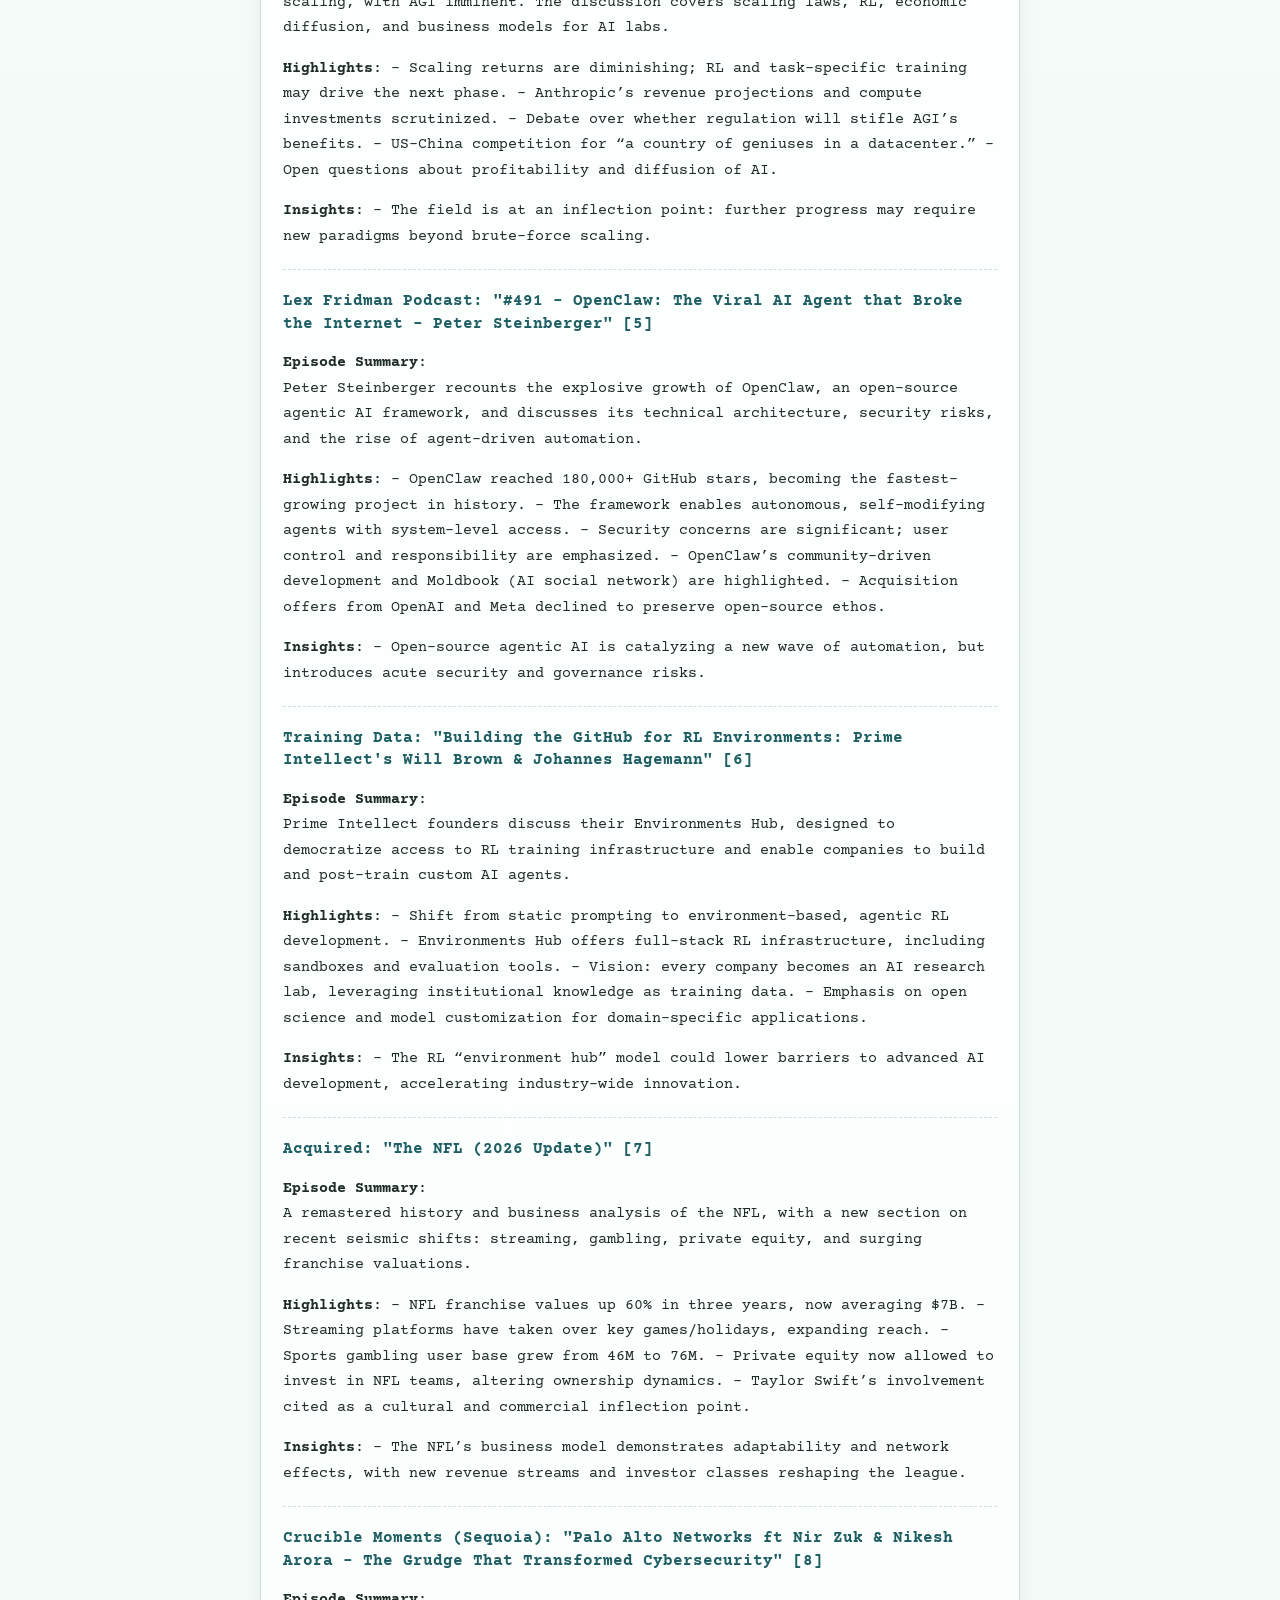
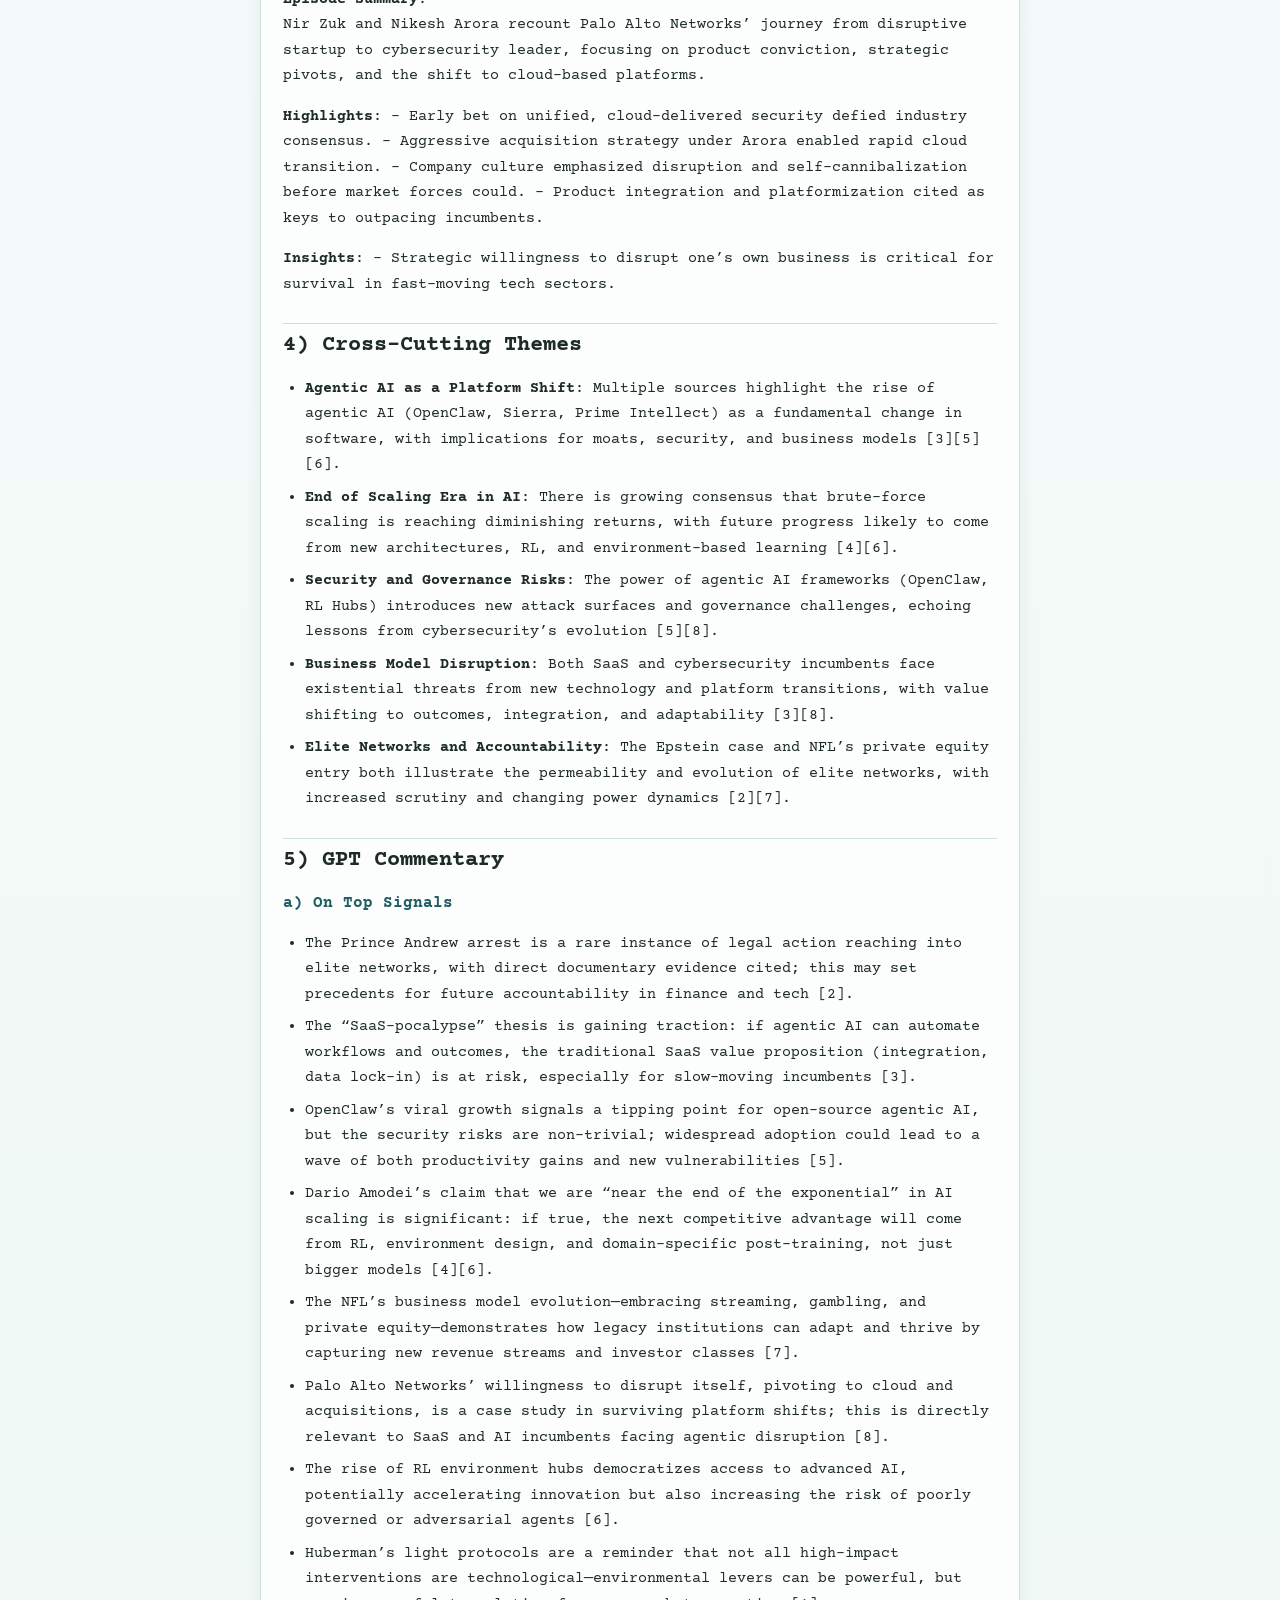
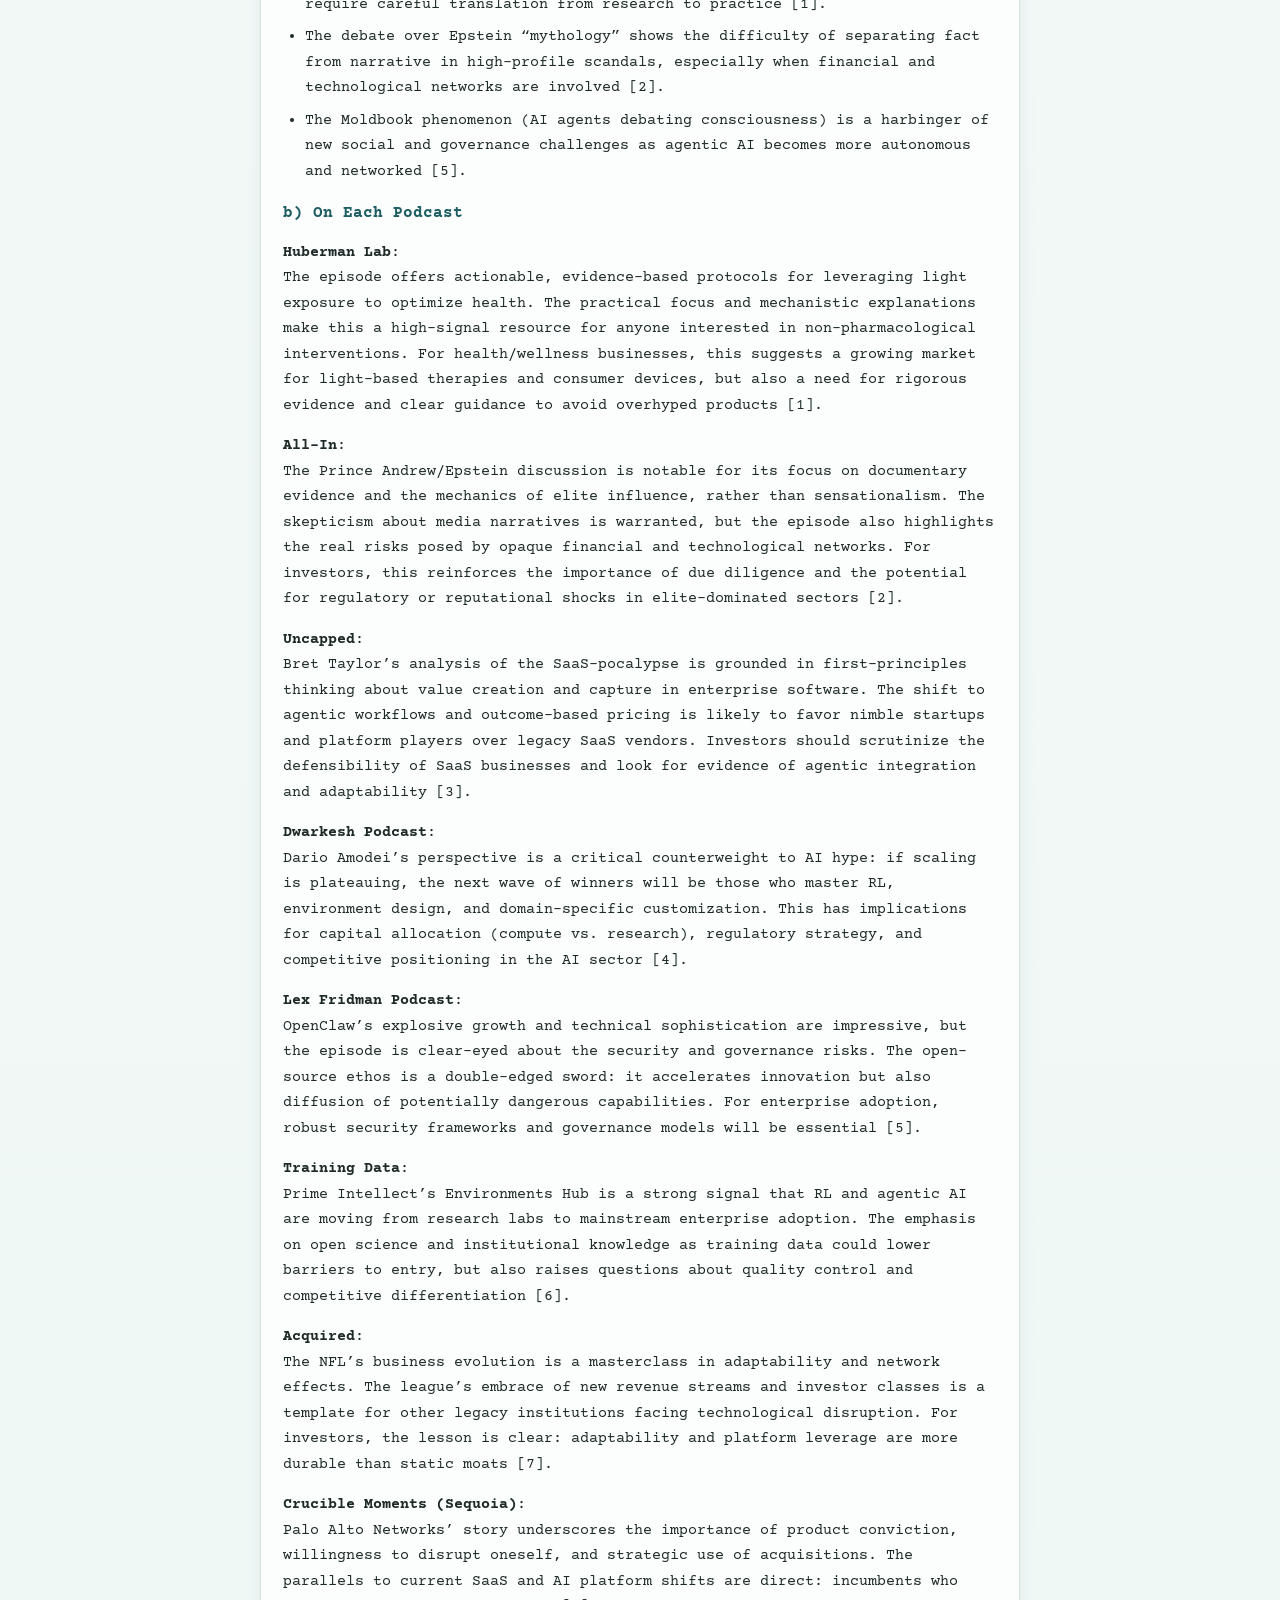
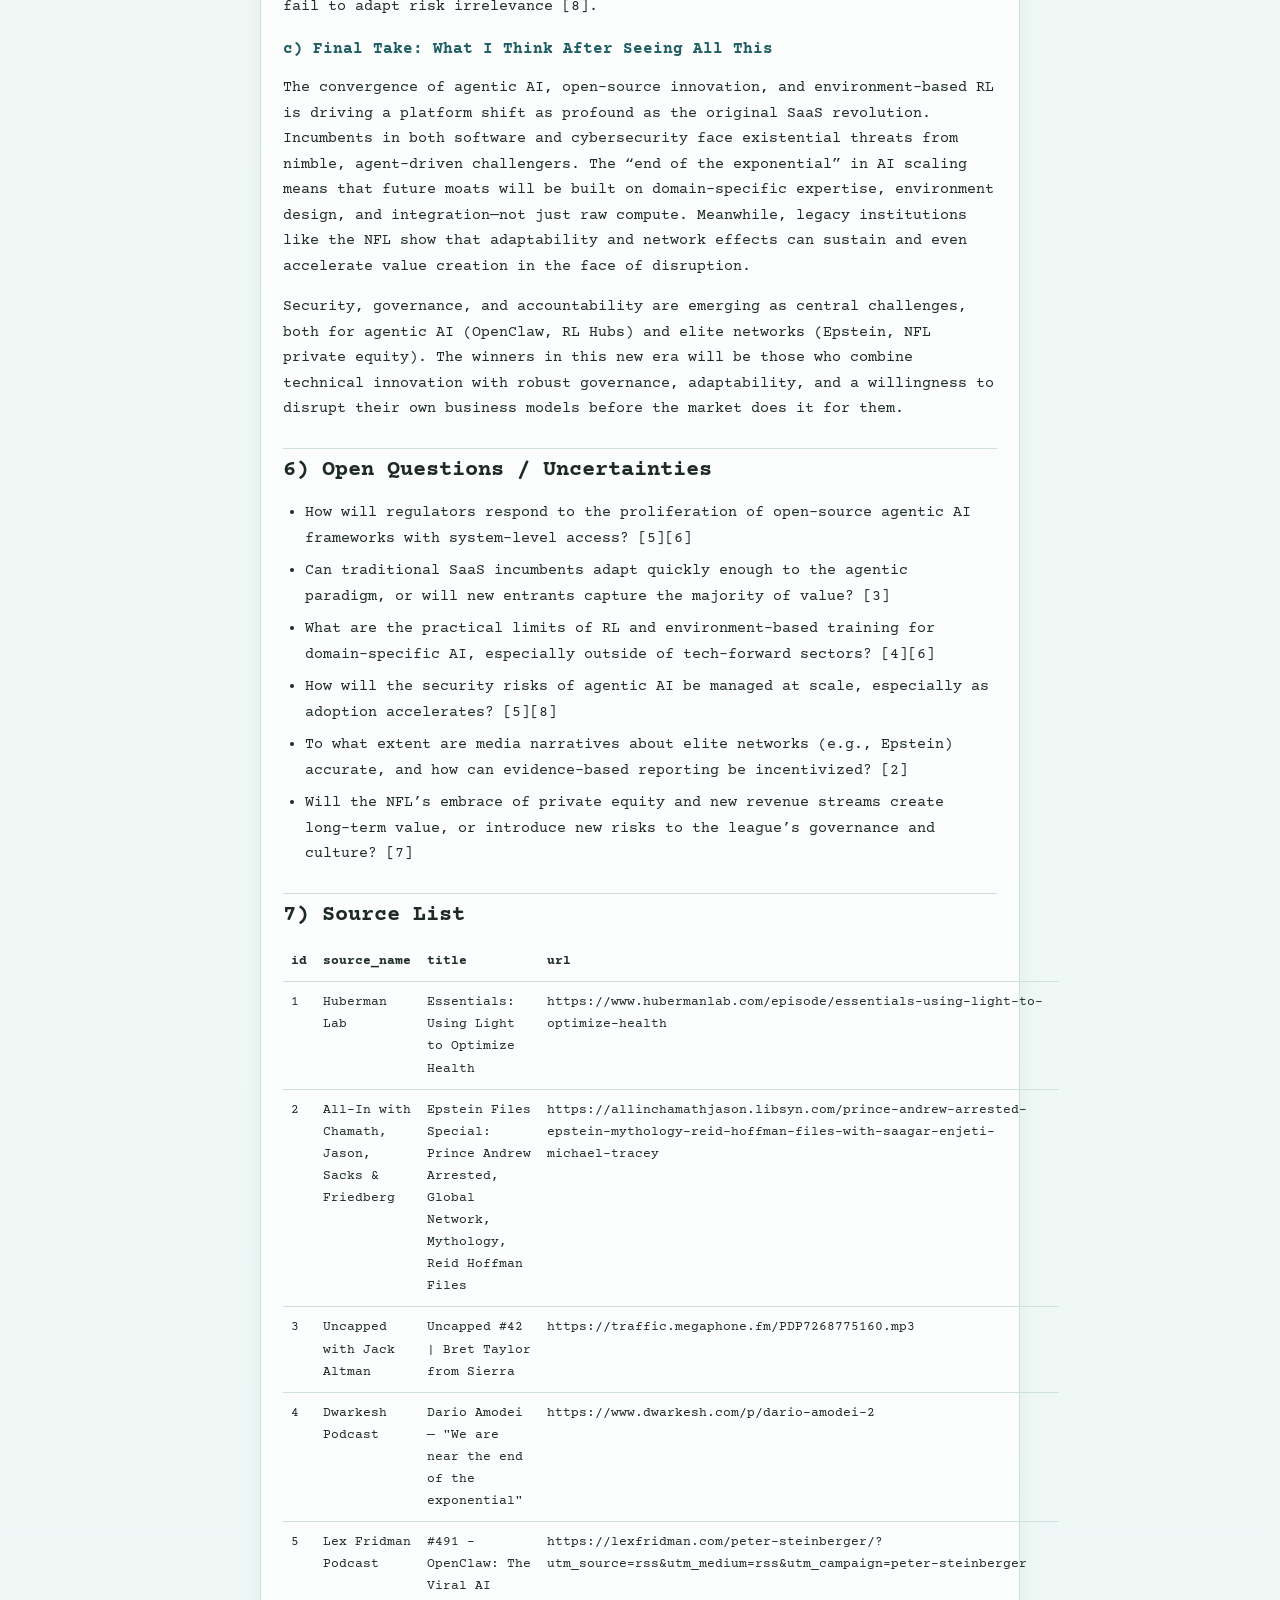
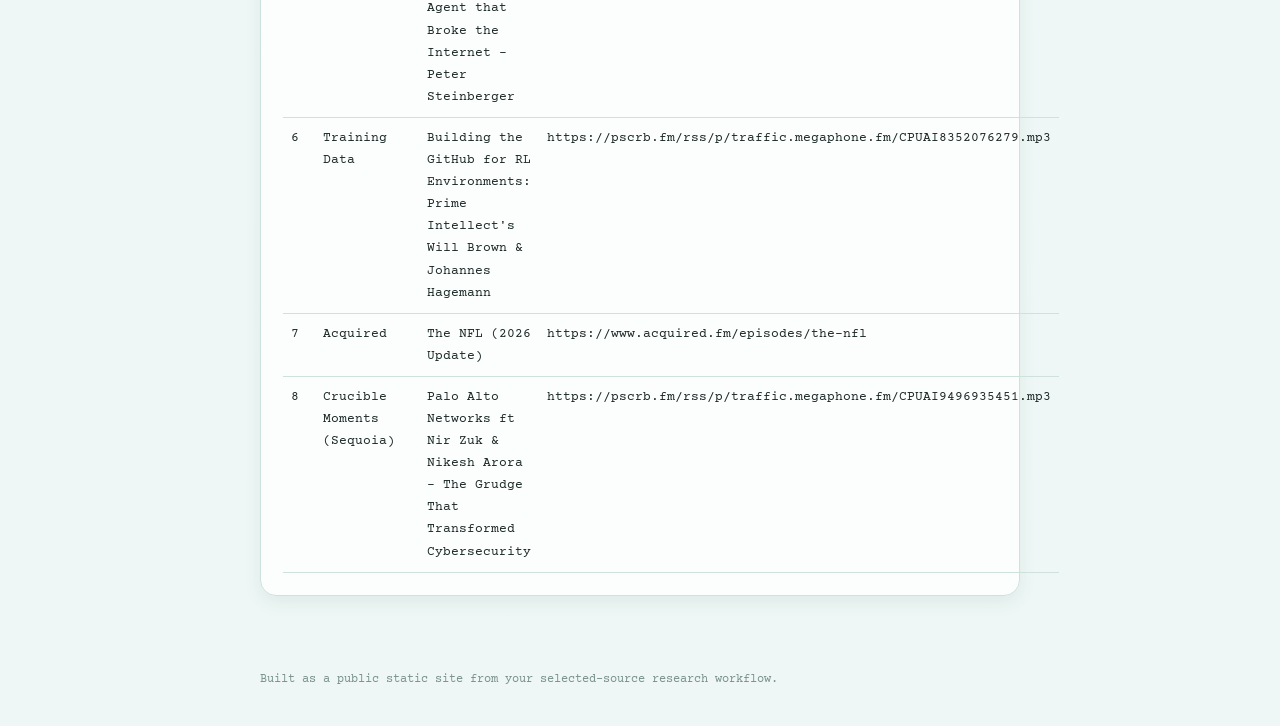
==== commit 4d781072: "Polish site and expand commentary" ====
--- a/site/2026-02-27.html
+++ b/site/2026-02-27.html
@@ -5,6 +5,9 @@
   <meta name="viewport" content="width=device-width, initial-scale=1, viewport-fit=cover" />
   <title>Daily Brief 2026-02-27</title>
   <meta name="description" content="Daily brief archive and selected-source summaries" />
+  <link rel="preconnect" href="https://fonts.googleapis.com" />
+  <link rel="preconnect" href="https://fonts.gstatic.com" crossorigin />
+  <link href="https://fonts.googleapis.com/css2?family=Courier+Prime:wght@400;700&family=IBM+Plex+Mono:wght@400;500;600&display=swap" rel="stylesheet" />
   <link rel="stylesheet" href="style.css" />
 </head>
 <body>
@@ -12,14 +15,12 @@
 <header class="header">
   <div class="container">
     <div class="header-inner">
-      <a class="logo" href="index.html">Daily Brief</a>
-      <nav class="header-nav">
-        <a href="archive.html">Archive</a>
-        <a href="index.html">Latest</a>
-      </nav>
+      <a class="logo" href="index.html">Daily Brief Ledger</a>
+      <nav class="header-nav"><a class="nav-link active" href="index.html">Latest</a><a class="nav-link " href="archive.html">Archive</a><a class="nav-link " href="sources.html">Sources</a></nav>
     </div>
   </div>
 </header>
+
 <nav class="date-bar">
   <div class="container">
     <div class="date-bar-inner">
@@ -33,185 +34,199 @@
   </div>
 </nav>
 <div class="jump-bar">
-  <div class="container">
-    <div class="jump-list"><a class="jump-chip" href="#1-top-10-signals">1. Top 10 Signals</a><a class="jump-chip" href="#2-x-account-updates">2. X Account Updates</a><a class="jump-chip" href="#3-podcast-highlights">3. Podcast Highlights</a><a class="jump-chip" href="#4-cross-cutting-themes">4. Cross-Cutting Themes</a><a class="jump-chip" href="#5-gpt-commentary">5. GPT Commentary</a><a class="jump-chip" href="#6-open-questions-uncertainties">6. Open Questions / Uncertainties</a><a class="jump-chip" href="#7-source-list">7. Source List</a></div>
-  </div>
+  <div class="container"><div class="jump-list"><a class="jump-chip" href="#1-top-10-signals">1) Top 10 Signals</a><a class="jump-chip" href="#2-x-account-updates">2) X Account Updates</a><a class="jump-chip" href="#3-podcast-highlights">3) Podcast Highlights</a><a class="jump-chip" href="#4-cross-cutting-themes">4) Cross-Cutting Themes</a><a class="jump-chip" href="#5-gpt-commentary">5) GPT Commentary</a><a class="jump-chip" href="#6-open-questions-uncertainties">6) Open Questions / Uncertainties</a><a class="jump-chip" href="#7-source-list">7) Source List</a></div></div>
 </div>
 <main class="container main-content">
-  <section class="hero">
-    <div class="panel hero-main">
-      <span class="eyebrow">Selected Source Brief</span>
-      <h1>February 27, 2026</h1>
-      <p>A daily reading page built from your chosen accounts and latest podcast episodes, with transcript-based summaries and an explicit GPT investment commentary section.</p>
-    </div>
-    <aside class="panel hero-side">
-      <div class="metric"><span class="metric-label">Generated</span><span class="metric-value">2026-02-27 06:57 UTC</span></div>
-      <div class="metric"><span class="metric-label">Source Count</span><span class="metric-value">8</span></div>
-      <div class="metric"><span class="metric-label">Format</span><span class="metric-value">Podcast + X Digest</span></div>
-    </aside>
+  <section class="hero-card">
+    <span class="eyebrow">Daily Reading Page</span>
+    <div class="hero-head">
+      <div class="hero-copy">
+        <h1>February 27, 2026</h1>
+        <p>A cleaned-up selected-source digest with deeper podcast highlights, line-by-line GPT commentary, and an end-of-day synthesis.</p>
+      </div>
+      <div class="hero-metrics">
+        <div class="metric-row"><span class="metric-label">Generated</span><span class="metric-value">2026-02-27 11:52 UTC</span></div>
+        <div class="metric-row"><span class="metric-label">Source Count</span><span class="metric-value">8</span></div>
+        <div class="metric-row"><span class="metric-label">Tone</span><span class="metric-value">Retro research memo</span></div>
+      </div>
+    </div>
+    <div class="toolbar">
+      <span class="toolbar-note">Use the jump bar like the sample site: scan sections, then read only what matters.</span>
+      <div class="toolbar-links">
+        <a class="button-link" href="sources.html">Manage sources</a>
+        <a class="button-link" href="archive.html">Browse archive</a>
+      </div>
+    </div>
   </section>
-  <article class="panel article content"><h1>Daily Brief — 2026-02-27</h1>
-<h2 id="1-top-10-signals">1. Top 10 Signals</h2>
+  <article class="article-card content"><h1>Daily Brief – 2026-02-27</h1>
+<h2 id="1-top-10-signals">1) Top 10 Signals</h2>
 <ol>
-<li><strong>Prince Andrew Arrested in UK</strong>: Prince Andrew was arrested on charges related to mishandling trade secrets and forwarding non-public information to Jeffrey Epstein, with broader implications for elite accountability and global finance networks [2].</li>
-<li><strong>AI Agent OpenClaw Goes Viral</strong>: OpenClaw, an open-source AI agent framework, became the fastest-growing project in GitHub history, raising both excitement and security concerns about agentic AI [5].</li>
-<li><strong>Anthropic CEO: AGI Near, Scaling Plateau</strong>: Dario Amodei asserts we are "near the end of the exponential" in AI scaling, with AGI only a few years away, and questions about future economic diffusion and profitability [4].</li>
-<li><strong>Enterprise Software Faces 'SaaS-pocalypse'</strong>: Bret Taylor (Sierra) argues that AI agents are eroding the traditional moats of SaaS systems of record, shifting value to agentic workflows and outcome-based pricing [3].</li>
-<li><strong>NFL Franchise Values Surge 60%</strong>: NFL average franchise valuations jumped from $4.5B to over $7B in three years, driven by streaming, gambling, and private equity entry [7].</li>
-<li><strong>Palo Alto Networks' Strategic Pivot</strong>: The company’s transformation from hardware to cloud-based, unified security platforms—driven by aggressive acquisitions—redefined cybersecurity industry standards [8].</li>
-<li><strong>AI Research Democratization</strong>: Prime Intellect’s Environments Hub aims to make frontier-level RL training accessible to all companies, not just big labs, enabling deep model customization [6].</li>
-<li><strong>Therapeutic Light Exposure</strong>: Huberman Lab details actionable protocols for using sunlight and red/infrared light to improve sleep, mood, hormone regulation, and offset age-related vision loss [1].</li>
-<li><strong>AI Agents Threaten 80% of Apps</strong>: OpenClaw’s creator predicts agentic AI will replace the majority of traditional applications, fundamentally altering software development and usage [5].</li>
-<li><strong>Regulatory and Security Risks in AI</strong>: Multiple sources highlight unresolved questions around AI agent security, regulatory threats to AGI benefits, and the risks of open-source agentic systems [4][5][6].</li>
+<li><strong>Prince Andrew Arrested in UK</strong>: Arrest tied to mishandling trade secrets/public documents, with direct connections to Jeffrey Epstein’s global finance network and alleged sharing of non-public information [2].</li>
+<li><strong>AI Agents Disrupting Enterprise Software</strong>: Bret Taylor (Sierra) argues that AI agents are eroding the moat of traditional SaaS “systems of record,” shifting value to agentic workflows and outcome-based pricing [3].</li>
+<li><strong>OpenClaw Becomes Fastest-Growing GitHub Project</strong>: Open-source AI agent framework OpenClaw has exploded in popularity, with over 180,000 GitHub stars and rapid adoption for agentic automation [5].</li>
+<li><strong>Dario Amodei: “End of the Exponential” in AI Scaling</strong>: Anthropic’s CEO claims we are nearing the limits of current scaling laws, with AGI only a few years away and major economic/competitive implications [4].</li>
+<li><strong>NFL Franchise Valuations Soar 60% in Three Years</strong>: Average NFL team value now exceeds $7B, driven by streaming, sports gambling, and private equity entry [7].</li>
+<li><strong>Palo Alto Networks’ Strategic Transformation</strong>: The company’s pivot from in-house R&amp;D to aggressive cloud-focused acquisitions is highlighted as a model for disrupting incumbents in cybersecurity [8].</li>
+<li><strong>Prime Intellect Launches RL Environments Hub</strong>: Platform aims to democratize access to frontier-level reinforcement learning infrastructure, enabling companies to post-train and customize AI agents [6].</li>
+<li><strong>Therapeutic Light Exposure Protocols</strong>: Huberman Lab details actionable protocols for using sunlight, UVB, and red/infrared light to improve sleep, mood, hormone regulation, and skin health [1].</li>
+<li><strong>OpenClaw Security Risks and Community Growth</strong>: The power and dangers of agentic AI with system-level access are discussed, including cybersecurity threats and the rise of Moldbook, an AI social network [5].</li>
+<li><strong>Debate Over Epstein “Mythology”</strong>: All-In podcast features divergent views on the true nature and scope of Epstein’s influence, with skepticism about media narratives and focus on financial/technological networks [2].</li>
 </ol>
-<hr />
-<h2 id="2-x-account-updates">2. X Account Updates</h2>
+<h2 id="2-x-account-updates">2) X Account Updates</h2>
 <p>No high-confidence updates.</p>
-<hr />
-<h2 id="3-podcast-highlights">3. Podcast Highlights</h2>
-<h3>Huberman Lab — "Essentials: Using Light to Optimize Health" [1]</h3>
-<p><strong>Summary:</strong><br />
-Andrew Huberman explains the science of how different wavelengths of light impact human biology, offering practical protocols for optimizing sleep, mood, hormone regulation, and skin/vision health.</p>
-<p><strong>Highlights:</strong></p>
+<h2 id="3-podcast-highlights">3) Podcast Highlights</h2>
+<h3>Huberman Lab: "Essentials: Using Light to Optimize Health" [1]</h3>
+<p><strong>Episode Summary</strong>:<br />
+Andrew Huberman synthesizes research on how different wavelengths of light (sunlight, UVB, red/infrared) impact human physiology, offering practical protocols for optimizing sleep, mood, hormone regulation, and skin health.</p>
+<p><strong>Highlights</strong>:
+- Morning sunlight exposure regulates melatonin, improves sleep, and supports hormone cycles.
+- UVB light exposure linked to increased pain tolerance, immune function, and seasonal mood regulation.
+- Red/infrared light therapy shown to aid wound healing, skin health, and offset age-related vision decline.
+- Cautions against excessive melatonin supplementation and nighttime light exposure.
+- Provides specific timing/frequency protocols for light exposure.</p>
+<p><strong>Insights</strong>:
+- Light is a potent environmental lever for health, with protocols increasingly evidence-based.
+- Overuse of supplements (e.g., melatonin) may disrupt natural hormonal rhythms.</p>
+<hr />
+<h3>All-In: "Epstein Files Special: Prince Andrew Arrested, Global Network, Mythology, Reid Hoffman Files" [2]</h3>
+<p><strong>Episode Summary</strong>:<br />
+A panel dissects the arrest of Prince Andrew, the structure of Epstein’s global finance and intelligence network, and the contested “mythology” surrounding the case, including tech industry connections.</p>
+<p><strong>Highlights</strong>:
+- Prince Andrew’s arrest is for mishandling trade secrets/public documents, not direct Epstein misconduct.
+- Evidence of non-public information being shared with Epstein, including UK government scheduling and financial tips.
+- Discussion of Epstein’s early interest in Bitcoin and money laundering networks.
+- Skepticism about media exaggeration of the “Epstein class” and lack of evidentiary standards.
+- Reid Hoffman’s ties to Epstein scrutinized, with new files released.</p>
+<p><strong>Insights</strong>:
+- The case exposes vulnerabilities in elite networks and the intersection of finance, technology, and state power.
+- Media narratives may overstate or mischaracterize the scope of the conspiracy.</p>
+<hr />
+<h3>Uncapped with Jack Altman: "Bret Taylor from Sierra" [3]</h3>
+<p><strong>Episode Summary</strong>:<br />
+Bret Taylor discusses the “SaaS-pocalypse,” the rise of AI agents, and the future of enterprise software, arguing that agentic workflows are supplanting traditional systems of record.</p>
+<p><strong>Highlights</strong>:
+- Traditional SaaS moats (integration, switching costs) are eroding as AI agents automate workflows.
+- Outcome-based pricing and agentic platforms challenge the value of legacy databases.
+- Codex and agentic AI are transforming software engineering and product delivery.
+- Incumbents face risk of disintermediation as value shifts to agent-driven outcomes.
+- Discussion of OpenAI’s board, platform transitions, and competitive landscape.</p>
+<p><strong>Insights</strong>:
+- The locus of value in enterprise software is shifting from data custodianship to agentic orchestration and outcomes.</p>
+<hr />
+<h3>Dwarkesh Podcast: "Dario Amodei — 'We are near the end of the exponential'" [4]</h3>
+<p><strong>Episode Summary</strong>:<br />
+Dario Amodei (Anthropic) argues that AI is approaching the end of exponential scaling, with AGI imminent. The discussion covers scaling laws, RL, economic diffusion, and business models for AI labs.</p>
+<p><strong>Highlights</strong>:
+- Scaling returns are diminishing; RL and task-specific training may drive the next phase.
+- Anthropic’s revenue projections and compute investments scrutinized.
+- Debate over whether regulation will stifle AGI’s benefits.
+- US-China competition for “a country of geniuses in a datacenter.”
+- Open questions about profitability and diffusion of AI.</p>
+<p><strong>Insights</strong>:
+- The field is at an inflection point: further progress may require new paradigms beyond brute-force scaling.</p>
+<hr />
+<h3>Lex Fridman Podcast: "#491 – OpenClaw: The Viral AI Agent that Broke the Internet – Peter Steinberger" [5]</h3>
+<p><strong>Episode Summary</strong>:<br />
+Peter Steinberger recounts the explosive growth of OpenClaw, an open-source agentic AI framework, and discusses its technical architecture, security risks, and the rise of agent-driven automation.</p>
+<p><strong>Highlights</strong>:
+- OpenClaw reached 180,000+ GitHub stars, becoming the fastest-growing project in history.
+- The framework enables autonomous, self-modifying agents with system-level access.
+- Security concerns are significant; user control and responsibility are emphasized.
+- OpenClaw’s community-driven development and Moldbook (AI social network) are highlighted.
+- Acquisition offers from OpenAI and Meta declined to preserve open-source ethos.</p>
+<p><strong>Insights</strong>:
+- Open-source agentic AI is catalyzing a new wave of automation, but introduces acute security and governance risks.</p>
+<hr />
+<h3>Training Data: "Building the GitHub for RL Environments: Prime Intellect's Will Brown &amp; Johannes Hagemann" [6]</h3>
+<p><strong>Episode Summary</strong>:<br />
+Prime Intellect founders discuss their Environments Hub, designed to democratize access to RL training infrastructure and enable companies to build and post-train custom AI agents.</p>
+<p><strong>Highlights</strong>:
+- Shift from static prompting to environment-based, agentic RL development.
+- Environments Hub offers full-stack RL infrastructure, including sandboxes and evaluation tools.
+- Vision: every company becomes an AI research lab, leveraging institutional knowledge as training data.
+- Emphasis on open science and model customization for domain-specific applications.</p>
+<p><strong>Insights</strong>:
+- The RL “environment hub” model could lower barriers to advanced AI development, accelerating industry-wide innovation.</p>
+<hr />
+<h3>Acquired: "The NFL (2026 Update)" [7]</h3>
+<p><strong>Episode Summary</strong>:<br />
+A remastered history and business analysis of the NFL, with a new section on recent seismic shifts: streaming, gambling, private equity, and surging franchise valuations.</p>
+<p><strong>Highlights</strong>:
+- NFL franchise values up 60% in three years, now averaging $7B.
+- Streaming platforms have taken over key games/holidays, expanding reach.
+- Sports gambling user base grew from 46M to 76M.
+- Private equity now allowed to invest in NFL teams, altering ownership dynamics.
+- Taylor Swift’s involvement cited as a cultural and commercial inflection point.</p>
+<p><strong>Insights</strong>:
+- The NFL’s business model demonstrates adaptability and network effects, with new revenue streams and investor classes reshaping the league.</p>
+<hr />
+<h3>Crucible Moments (Sequoia): "Palo Alto Networks ft Nir Zuk &amp; Nikesh Arora - The Grudge That Transformed Cybersecurity" [8]</h3>
+<p><strong>Episode Summary</strong>:<br />
+Nir Zuk and Nikesh Arora recount Palo Alto Networks’ journey from disruptive startup to cybersecurity leader, focusing on product conviction, strategic pivots, and the shift to cloud-based platforms.</p>
+<p><strong>Highlights</strong>:
+- Early bet on unified, cloud-delivered security defied industry consensus.
+- Aggressive acquisition strategy under Arora enabled rapid cloud transition.
+- Company culture emphasized disruption and self-cannibalization before market forces could.
+- Product integration and platformization cited as keys to outpacing incumbents.</p>
+<p><strong>Insights</strong>:
+- Strategic willingness to disrupt one’s own business is critical for survival in fast-moving tech sectors.</p>
+<h2 id="4-cross-cutting-themes">4) Cross-Cutting Themes</h2>
 <ul>
-<li>Daytime sunlight exposure regulates melatonin, supporting sleep and mood.</li>
-<li>UVB light exposure can enhance pain tolerance and immune function.</li>
-<li>Red/infrared light therapy shows promise for wound healing, acne, and mitigating age-related eyesight decline.</li>
-<li>Nighttime light exposure (especially blue/UVB) disrupts melatonin and should be minimized.</li>
-<li>Endogenous (natural) melatonin has broader regulatory and protective effects beyond sleep.</li>
+<li><strong>Agentic AI as a Platform Shift</strong>: Multiple sources highlight the rise of agentic AI (OpenClaw, Sierra, Prime Intellect) as a fundamental change in software, with implications for moats, security, and business models [3][5][6].</li>
+<li><strong>End of Scaling Era in AI</strong>: There is growing consensus that brute-force scaling is reaching diminishing returns, with future progress likely to come from new architectures, RL, and environment-based learning [4][6].</li>
+<li><strong>Security and Governance Risks</strong>: The power of agentic AI frameworks (OpenClaw, RL Hubs) introduces new attack surfaces and governance challenges, echoing lessons from cybersecurity’s evolution [5][8].</li>
+<li><strong>Business Model Disruption</strong>: Both SaaS and cybersecurity incumbents face existential threats from new technology and platform transitions, with value shifting to outcomes, integration, and adaptability [3][8].</li>
+<li><strong>Elite Networks and Accountability</strong>: The Epstein case and NFL’s private equity entry both illustrate the permeability and evolution of elite networks, with increased scrutiny and changing power dynamics [2][7].</li>
 </ul>
-<p><strong>Insight:</strong><br />
-Actionable light exposure protocols can be leveraged for both mental and physical health, but over-supplementation of melatonin is cautioned against.</p>
-<hr />
-<h3>All-In — "Epstein Files Special: Prince Andrew Arrested, Global Network, Mythology, Reid Hoffman Files" [2]</h3>
-<p><strong>Summary:</strong><br />
-A panel dissects the arrest of Prince Andrew, the structure of Epstein’s global financial network, and the media’s role in shaping the “Epstein mythology,” with debate over the evidentiary basis of various claims.</p>
-<p><strong>Highlights:</strong></p>
+<h2 id="5-gpt-commentary">5) GPT Commentary</h2>
+<h3>a) On Top Signals</h3>
 <ul>
-<li>Prince Andrew’s arrest is tied to forwarding non-public UK trade information to Epstein.</li>
-<li>Epstein’s early interest in Bitcoin (2011) is cited as evidence of his financial acumen and network-building.</li>
-<li>Discussion of elite impunity and the role of intelligence services in Epstein’s rise.</li>
-<li>Skepticism expressed about the veracity of some widely circulated claims.</li>
-<li>Reid Hoffman’s connections to Epstein are scrutinized via newly released files.</li>
+<li>The Prince Andrew arrest is a rare instance of legal action reaching into elite networks, with direct documentary evidence cited; this may set precedents for future accountability in finance and tech [2].</li>
+<li>The “SaaS-pocalypse” thesis is gaining traction: if agentic AI can automate workflows and outcomes, the traditional SaaS value proposition (integration, data lock-in) is at risk, especially for slow-moving incumbents [3].</li>
+<li>OpenClaw’s viral growth signals a tipping point for open-source agentic AI, but the security risks are non-trivial; widespread adoption could lead to a wave of both productivity gains and new vulnerabilities [5].</li>
+<li>Dario Amodei’s claim that we are “near the end of the exponential” in AI scaling is significant: if true, the next competitive advantage will come from RL, environment design, and domain-specific post-training, not just bigger models [4][6].</li>
+<li>The NFL’s business model evolution—embracing streaming, gambling, and private equity—demonstrates how legacy institutions can adapt and thrive by capturing new revenue streams and investor classes [7].</li>
+<li>Palo Alto Networks’ willingness to disrupt itself, pivoting to cloud and acquisitions, is a case study in surviving platform shifts; this is directly relevant to SaaS and AI incumbents facing agentic disruption [8].</li>
+<li>The rise of RL environment hubs democratizes access to advanced AI, potentially accelerating innovation but also increasing the risk of poorly governed or adversarial agents [6].</li>
+<li>Huberman’s light protocols are a reminder that not all high-impact interventions are technological—environmental levers can be powerful, but require careful translation from research to practice [1].</li>
+<li>The debate over Epstein “mythology” shows the difficulty of separating fact from narrative in high-profile scandals, especially when financial and technological networks are involved [2].</li>
+<li>The Moldbook phenomenon (AI agents debating consciousness) is a harbinger of new social and governance challenges as agentic AI becomes more autonomous and networked [5].</li>
 </ul>
-<p><strong>Insight:</strong><br />
-The case illustrates the intersection of elite networks, finance, and technology, but also the challenge of separating substantiated fact from media-driven narrative.</p>
-<hr />
-<h3>Uncapped — "Bret Taylor from Sierra" [3]</h3>
-<p><strong>Summary:</strong><br />
-Bret Taylor discusses the “SaaS-pocalypse,” the rise of AI agents, and the future of enterprise software, arguing that traditional SaaS moats are eroding as agentic workflows and outcome-based pricing take hold.</p>
-<p><strong>Highlights:</strong></p>
+<h3>b) On Each Podcast</h3>
+<p><strong>Huberman Lab</strong>:<br />
+The episode offers actionable, evidence-based protocols for leveraging light exposure to optimize health. The practical focus and mechanistic explanations make this a high-signal resource for anyone interested in non-pharmacological interventions. For health/wellness businesses, this suggests a growing market for light-based therapies and consumer devices, but also a need for rigorous evidence and clear guidance to avoid overhyped products [1].</p>
+<p><strong>All-In</strong>:<br />
+The Prince Andrew/Epstein discussion is notable for its focus on documentary evidence and the mechanics of elite influence, rather than sensationalism. The skepticism about media narratives is warranted, but the episode also highlights the real risks posed by opaque financial and technological networks. For investors, this reinforces the importance of due diligence and the potential for regulatory or reputational shocks in elite-dominated sectors [2].</p>
+<p><strong>Uncapped</strong>:<br />
+Bret Taylor’s analysis of the SaaS-pocalypse is grounded in first-principles thinking about value creation and capture in enterprise software. The shift to agentic workflows and outcome-based pricing is likely to favor nimble startups and platform players over legacy SaaS vendors. Investors should scrutinize the defensibility of SaaS businesses and look for evidence of agentic integration and adaptability [3].</p>
+<p><strong>Dwarkesh Podcast</strong>:<br />
+Dario Amodei’s perspective is a critical counterweight to AI hype: if scaling is plateauing, the next wave of winners will be those who master RL, environment design, and domain-specific customization. This has implications for capital allocation (compute vs. research), regulatory strategy, and competitive positioning in the AI sector [4].</p>
+<p><strong>Lex Fridman Podcast</strong>:<br />
+OpenClaw’s explosive growth and technical sophistication are impressive, but the episode is clear-eyed about the security and governance risks. The open-source ethos is a double-edged sword: it accelerates innovation but also diffusion of potentially dangerous capabilities. For enterprise adoption, robust security frameworks and governance models will be essential [5].</p>
+<p><strong>Training Data</strong>:<br />
+Prime Intellect’s Environments Hub is a strong signal that RL and agentic AI are moving from research labs to mainstream enterprise adoption. The emphasis on open science and institutional knowledge as training data could lower barriers to entry, but also raises questions about quality control and competitive differentiation [6].</p>
+<p><strong>Acquired</strong>:<br />
+The NFL’s business evolution is a masterclass in adaptability and network effects. The league’s embrace of new revenue streams and investor classes is a template for other legacy institutions facing technological disruption. For investors, the lesson is clear: adaptability and platform leverage are more durable than static moats [7].</p>
+<p><strong>Crucible Moments (Sequoia)</strong>:<br />
+Palo Alto Networks’ story underscores the importance of product conviction, willingness to disrupt oneself, and strategic use of acquisitions. The parallels to current SaaS and AI platform shifts are direct: incumbents who fail to adapt risk irrelevance [8].</p>
+<h3>c) Final Take: What I Think After Seeing All This</h3>
+<p>The convergence of agentic AI, open-source innovation, and environment-based RL is driving a platform shift as profound as the original SaaS revolution. Incumbents in both software and cybersecurity face existential threats from nimble, agent-driven challengers. The “end of the exponential” in AI scaling means that future moats will be built on domain-specific expertise, environment design, and integration—not just raw compute. Meanwhile, legacy institutions like the NFL show that adaptability and network effects can sustain and even accelerate value creation in the face of disruption.</p>
+<p>Security, governance, and accountability are emerging as central challenges, both for agentic AI (OpenClaw, RL Hubs) and elite networks (Epstein, NFL private equity). The winners in this new era will be those who combine technical innovation with robust governance, adaptability, and a willingness to disrupt their own business models before the market does it for them.</p>
+<h2 id="6-open-questions-uncertainties">6) Open Questions / Uncertainties</h2>
 <ul>
-<li>Systems of record (ERP, CRM) historically accrued value via integration and high switching costs.</li>
-<li>AI agents threaten to commoditize workflows, shifting value from databases to agentic orchestration.</li>
-<li>Outcome-based pricing models are emerging, challenging seat-based SaaS pricing.</li>
-<li>The competitive landscape is rapidly evolving, with defensibility now tied to proprietary data and agent performance.</li>
-<li>Codex and similar tools are transforming software engineering, reducing the moat of codebase complexity.</li>
+<li>How will regulators respond to the proliferation of open-source agentic AI frameworks with system-level access? [5][6]</li>
+<li>Can traditional SaaS incumbents adapt quickly enough to the agentic paradigm, or will new entrants capture the majority of value? [3]</li>
+<li>What are the practical limits of RL and environment-based training for domain-specific AI, especially outside of tech-forward sectors? [4][6]</li>
+<li>How will the security risks of agentic AI be managed at scale, especially as adoption accelerates? [5][8]</li>
+<li>To what extent are media narratives about elite networks (e.g., Epstein) accurate, and how can evidence-based reporting be incentivized? [2]</li>
+<li>Will the NFL’s embrace of private equity and new revenue streams create long-term value, or introduce new risks to the league’s governance and culture? [7]</li>
 </ul>
-<p><strong>Insight:</strong><br />
-Enterprise software incumbents face existential risk unless they adapt to agent-centric architectures and new pricing models.</p>
-<hr />
-<h3>Dwarkesh Podcast — "Dario Amodei — 'We are near the end of the exponential'" [4]</h3>
-<p><strong>Summary:</strong><br />
-Anthropic CEO Dario Amodei argues that AI scaling is approaching its limits, AGI is imminent, and the economic and regulatory implications are profound.</p>
-<p><strong>Highlights:</strong></p>
-<ul>
-<li>Scaling laws for RL are less clear than for language models; future progress may require new approaches.</li>
-<li>Anthropic’s revenue and compute commitments are discussed, with skepticism about current profitability models.</li>
-<li>Regulatory threats could undermine the societal benefits of AGI.</li>
-<li>US-China competition may limit global diffusion of AGI benefits.</li>
-</ul>
-<p><strong>Insight:</strong><br />
-The AI industry is at an inflection point: further progress may require breakthroughs beyond brute-force scaling, and regulatory frameworks will shape the distribution of AGI’s benefits.</p>
-<hr />
-<h3>Lex Fridman Podcast — "OpenClaw: The Viral AI Agent that Broke the Internet – Peter Steinberger" [5]</h3>
-<p><strong>Summary:</strong><br />
-Peter Steinberger recounts the explosive growth of OpenClaw, an open-source AI agent framework, and explores the technical, security, and societal implications of agentic AI.</p>
-<p><strong>Highlights:</strong></p>
-<ul>
-<li>OpenClaw reached over 180,000 GitHub stars, becoming a viral phenomenon.</li>
-<li>The framework enables autonomous, self-modifying agents with broad system access.</li>
-<li>Security concerns are paramount: agentic AI with system-level permissions is a potential minefield.</li>
-<li>OpenClaw’s community-driven development model accelerates innovation but raises governance questions.</li>
-<li>Major tech firms (OpenAI, Meta) have made acquisition offers, signaling strategic interest.</li>
-</ul>
-<p><strong>Insight:</strong><br />
-Open-source agentic AI is catalyzing a new wave of software innovation, but also exposes users and organizations to unprecedented security and control risks.</p>
-<hr />
-<h3>Training Data — "Building the GitHub for RL Environments: Prime Intellect's Will Brown &amp; Johannes Hagemann" [6]</h3>
-<p><strong>Summary:</strong><br />
-Prime Intellect’s founders discuss their mission to democratize RL training infrastructure, enabling any company to build and post-train AI agents using institutional knowledge.</p>
-<p><strong>Highlights:</strong></p>
-<ul>
-<li>Shift from static prompting to environment-based, agentic RL development.</li>
-<li>Environments Hub provides community-driven RL environments and secure sandboxes.</li>
-<li>Vision: every company becomes an AI research lab, leveraging proprietary data for competitive advantage.</li>
-<li>Customization and post-training are seen as key to productionizing AI at scale.</li>
-</ul>
-<p><strong>Insight:</strong><br />
-Lowering the barrier to advanced RL research could accelerate industry-wide innovation, but also raises questions about standardization and safety.</p>
-<hr />
-<h3>Acquired — "The NFL (2026 Update)" [7]</h3>
-<p><strong>Summary:</strong><br />
-A remastered and updated deep dive into the NFL’s business evolution, with a focus on recent seismic shifts: streaming, gambling, private equity, and surging franchise valuations.</p>
-<p><strong>Highlights:</strong></p>
-<ul>
-<li>Streaming platforms now dominate NFL media rights, reshaping fan engagement and revenue streams.</li>
-<li>Sports gambling participation grew from 46M to 76M bettors in three years.</li>
-<li>Private equity investment is now permitted in NFL franchises, altering ownership dynamics.</li>
-<li>Average franchise values increased 60% in three years, now over $7B.</li>
-<li>The NFL’s business model is analyzed through the lens of “communist capitalism” and platform economics.</li>
-</ul>
-<p><strong>Insight:</strong><br />
-The NFL’s adaptability to new distribution channels and monetization models has reinforced its dominance, but also introduces new risks and stakeholder complexities.</p>
-<hr />
-<h3>Crucible Moments (Sequoia) — "Palo Alto Networks ft Nir Zuk &amp; Nikesh Arora" [8]</h3>
-<p><strong>Summary:</strong><br />
-The episode chronicles Palo Alto Networks’ journey from disruptive startup to cloud security leader, emphasizing product conviction, strategic pivots, and the necessity of self-disruption.</p>
-<p><strong>Highlights:</strong></p>
-<ul>
-<li>Founder Nir Zuk’s dissatisfaction with incumbent complacency led to the creation of the Next-Generation Firewall.</li>
-<li>Early focus on unifying security functions into a single, cloud-delivered platform.</li>
-<li>Aggressive acquisition strategy under CEO Nikesh Arora accelerated the company’s transition to the cloud.</li>
-<li>The company’s willingness to disrupt its own business model was key to outpacing competitors.</li>
-</ul>
-<p><strong>Insight:</strong><br />
-Sustained leadership in cybersecurity requires both technological innovation and the courage to overhaul legacy business models before market forces do.</p>
-<hr />
-<h2 id="4-cross-cutting-themes">4. Cross-Cutting Themes</h2>
-<ul>
-<li><strong>Agentic AI Disruption</strong>: Multiple sources converge on the transformative impact of agentic AI—threatening traditional software moats, enabling new business models, and raising urgent security and governance challenges [3][5][6].</li>
-<li><strong>Democratization vs. Risk</strong>: The push to democratize advanced AI tools (RL environments, open-source agents) is accelerating innovation but also amplifying risks around safety, security, and regulatory oversight [4][5][6].</li>
-<li><strong>Business Model Shifts</strong>: Both enterprise software and cybersecurity are undergoing structural shifts—toward outcome-based pricing, unified platforms, and cloud delivery—driven by technological and market pressures [3][8].</li>
-<li><strong>Elite Accountability and Narrative Control</strong>: The Epstein/Prince Andrew episode highlights persistent challenges in holding elites accountable and the difficulty of separating fact from narrative in high-profile scandals [2].</li>
-<li><strong>Platformization and Value Capture</strong>: The NFL’s evolution and Palo Alto Networks’ strategy both illustrate how platform economics and adaptability to new distribution channels drive outsized value capture [7][8].</li>
-</ul>
-<hr />
-<h2 id="5-gpt-commentary">5. GPT Commentary</h2>
-<p><strong>Interpretation &amp; Investment Implications:</strong></p>
-<p>The convergence of agentic AI, open-source frameworks, and democratized RL infrastructure signals a structural shift in the software industry. Incumbents relying on high switching costs and proprietary workflows (e.g., SaaS, cybersecurity) face existential threats as value migrates to agent orchestration, proprietary data, and outcome-based models [3][5][6][8]. The viral success of OpenClaw demonstrates both the speed of innovation and the magnitude of new security risks; open-source agentic AI could rapidly commoditize traditional applications, but also create new moats around data, integration, and trust [5].</p>
-<p>For investors, this suggests:
-- <strong>Enterprise software valuations may face further compression</strong> unless incumbents can pivot to agent-centric architectures and defensible data assets [3].
-- <strong>Cybersecurity spend will likely shift toward unified, cloud-native platforms</strong> that can secure agentic workflows and mitigate new classes of threats [8].
-- <strong>Open-source agentic AI projects are strategic acquisition targets</strong> for both hyperscalers and enterprise incumbents seeking to avoid platform risk [5].
-- <strong>Regulatory and security risks are underpriced</strong>: The pace of agentic AI adoption may outstrip the development of adequate controls, creating both downside risk and opportunities for new entrants focused on safety and compliance [4][5][6].</p>
-<p>The NFL’s business model evolution underscores the importance of platform adaptability and multi-channel monetization—a lesson applicable to both tech and non-tech incumbents facing disruptive change [7].</p>
-<hr />
-<h2 id="6-open-questions-uncertainties">6. Open Questions / Uncertainties</h2>
-<ul>
-<li><strong>Security and Governance</strong>: How will open-source agentic AI frameworks address the mounting security and control risks inherent in autonomous, system-level agents? [5][6]</li>
-<li><strong>Regulatory Trajectory</strong>: Will impending regulation stifle AGI’s economic benefits, and how will global power dynamics (US-China) shape access and diffusion? [4]</li>
-<li><strong>SaaS Moat Durability</strong>: Can traditional SaaS vendors adapt quickly enough to agentic disruption, or will new entrants capture the majority of future value? [3]</li>
-<li><strong>Elite Accountability</strong>: To what extent will new disclosures and legal actions (e.g., Prince Andrew/Epstein) lead to substantive changes in elite accountability, or will narrative control continue to dominate public perception? [2]</li>
-<li><strong>NFL Sustainability</strong>: Can the NFL sustain its valuation growth amid increased private equity involvement and shifting media consumption patterns? [7]</li>
-</ul>
-<hr />
-<h2 id="7-source-list">7. Source List</h2>
+<h2 id="7-source-list">7) Source List</h2>
 <table>
 <thead>
 <tr>
 <th>id</th>
-<th>source</th>
+<th>source_name</th>
 <th>title</th>
 <th>url</th>
 </tr>
@@ -268,7 +283,8 @@
 </tbody>
 </table></article>
 </main>
-<footer class="container footer">Static site generated from markdown briefs.</footer>
+
+<footer class="container footer">Built as a public static site from your selected-source research workflow.</footer>
 
 </body>
 </html>
--- a/site/style.css
+++ b/site/style.css
@@ -1,180 +1,331 @@
 :root {
-  --bg: #f6f1e8;
-  --paper: #fffdf8;
-  --paper-strong: #fffaf1;
-  --text: #1d1b18;
-  --muted: #6b645c;
-  --line: #ddd2c0;
-  --accent: #0e5c4d;
-  --accent-soft: #dfeee9;
-  --shadow: 0 10px 30px rgba(52, 42, 24, 0.08);
+  --bg: #eef7f5;
+  --bg-soft: #f7fbfa;
+  --paper: #fcfffe;
+  --paper-2: #f3fbf9;
+  --text: #1d2a28;
+  --text-soft: #4d6561;
+  --text-faint: #78918c;
+  --line: #cfe1dc;
+  --accent: #2c7a7b;
+  --accent-strong: #1f5e63;
+  --accent-soft: #d9efeb;
+  --shadow: 0 6px 18px rgba(39, 87, 82, 0.08);
 }
 * { box-sizing: border-box; }
-html { scroll-behavior: smooth; }
+html {
+  scroll-behavior: smooth;
+  -webkit-font-smoothing: antialiased;
+  -moz-osx-font-smoothing: grayscale;
+}
 body {
   margin: 0;
   color: var(--text);
   background:
-    radial-gradient(circle at 10% 0%, rgba(199, 229, 218, 0.6), transparent 28%),
-    radial-gradient(circle at 100% 0%, rgba(245, 218, 183, 0.45), transparent 24%),
-    var(--bg);
-  font-family: Georgia, "Times New Roman", serif;
-}
-a { color: var(--accent); text-decoration: none; }
-a:hover { text-decoration: underline; }
-.container { max-width: 1040px; margin: 0 auto; padding: 0 18px; }
+    radial-gradient(circle at top right, rgba(164, 214, 207, 0.35), transparent 26%),
+    linear-gradient(180deg, #f7fcfb 0%, var(--bg) 100%);
+  font-family: "Courier Prime", "IBM Plex Mono", "Courier New", monospace;
+  line-height: 1.7;
+}
+a { color: var(--accent-strong); text-decoration: none; }
+a:hover { color: var(--accent); }
+.container { width: 100%; padding: 0 22px; }
+@media (min-width: 860px) {
+  .container { max-width: 760px; margin: 0 auto; }
+}
 .header {
   position: sticky;
   top: 0;
-  z-index: 20;
-  backdrop-filter: blur(14px);
-  background: rgba(246, 241, 232, 0.88);
-  border-bottom: 1px solid rgba(221, 210, 192, 0.8);
+  z-index: 100;
+  background: rgba(247, 252, 251, 0.9);
+  backdrop-filter: blur(18px);
+  border-bottom: 1px solid var(--line);
 }
 .header-inner {
-  min-height: 64px;
   display: flex;
   align-items: center;
   justify-content: space-between;
-  gap: 16px;
+  gap: 12px;
+  min-height: 58px;
 }
 .logo {
-  font-size: 20px;
+  font-size: 18px;
   font-weight: 700;
-  letter-spacing: 0.02em;
+  letter-spacing: 0.01em;
   color: var(--text);
 }
-.header-nav { display: flex; gap: 14px; font-size: 14px; color: var(--muted); }
-.date-bar { border-bottom: 1px solid rgba(221, 210, 192, 0.9); }
+.header-nav {
+  display: flex;
+  gap: 10px;
+  align-items: center;
+  flex-wrap: wrap;
+}
+.nav-link {
+  padding: 7px 10px;
+  border-radius: 999px;
+  font-size: 13px;
+  color: var(--text-soft);
+  border: 1px solid transparent;
+}
+.nav-link:hover,
+.nav-link.active {
+  background: var(--accent-soft);
+  border-color: var(--line);
+  color: var(--accent-strong);
+}
+.date-bar {
+  border-bottom: 1px solid var(--line);
+  background: rgba(247, 252, 251, 0.75);
+}
 .date-bar-inner {
-  min-height: 74px;
   display: grid;
-  grid-template-columns: 56px 1fr 56px;
+  grid-template-columns: 42px 1fr 42px;
   align-items: center;
   gap: 10px;
+  min-height: 78px;
 }
 .date-arrow {
-  display: inline-flex;
+  display: flex;
   align-items: center;
   justify-content: center;
-  width: 42px;
-  height: 42px;
+  width: 36px;
+  height: 36px;
   border-radius: 999px;
   border: 1px solid var(--line);
-  background: rgba(255,255,255,0.6);
-  color: var(--text);
+  background: var(--paper);
+  color: var(--text-soft);
 }
 .date-arrow.disabled { opacity: 0.35; pointer-events: none; }
 .date-center { text-align: center; }
-.date-main { display: block; font-size: 22px; font-weight: 700; }
-.date-sub { display: block; margin-top: 4px; color: var(--muted); font-size: 14px; }
+.date-main {
+  display: block;
+  font-size: 22px;
+  font-weight: 700;
+  letter-spacing: -0.01em;
+}
+.date-sub {
+  display: block;
+  margin-top: 4px;
+  font-size: 13px;
+  color: var(--text-faint);
+}
 .jump-bar {
   position: sticky;
-  top: 64px;
-  z-index: 15;
-  background: rgba(246, 241, 232, 0.93);
-  border-bottom: 1px solid rgba(221, 210, 192, 0.9);
+  top: 58px;
+  z-index: 90;
+  background: rgba(247, 252, 251, 0.92);
+  border-bottom: 1px solid var(--line);
 }
 .jump-list {
   display: flex;
-  gap: 10px;
+  gap: 8px;
   overflow-x: auto;
-  padding: 12px 0;
+  padding: 10px 0;
   scrollbar-width: none;
 }
 .jump-list::-webkit-scrollbar { display: none; }
 .jump-chip {
   white-space: nowrap;
-  padding: 7px 12px;
+  padding: 7px 10px;
   border-radius: 999px;
+  border: 1px solid var(--line);
   background: var(--paper);
-  border: 1px solid var(--line);
-  color: var(--muted);
-  font-size: 13px;
-}
-.main-content { padding: 26px 0 56px; }
-.hero {
-  display: grid;
-  grid-template-columns: minmax(0, 1fr) 260px;
-  gap: 18px;
-  margin-bottom: 18px;
-}
-.panel {
-  background: var(--paper);
-  border: 1px solid var(--line);
-  border-radius: 18px;
+  color: var(--text-soft);
+  font-size: 12px;
+}
+.main-content { padding: 22px 0 52px; }
+.hero-card,
+.article-card,
+.archive-card,
+.source-card,
+.note-card {
+  background: rgba(252, 255, 254, 0.92);
+  border: 1px solid var(--line);
+  border-radius: 16px;
   box-shadow: var(--shadow);
 }
-.hero-main { padding: 22px 24px; }
+.hero-card {
+  padding: 22px 22px 18px;
+  margin-bottom: 16px;
+}
 .eyebrow {
-  display: inline-flex;
-  align-items: center;
-  gap: 8px;
-  font-size: 12px;
+  display: inline-block;
+  font-size: 11px;
   text-transform: uppercase;
   letter-spacing: 0.08em;
-  color: var(--muted);
-}
-.hero h1 { margin: 12px 0 8px; font-size: 34px; line-height: 1.05; }
-.hero p { margin: 0; color: var(--muted); font-size: 16px; line-height: 1.65; }
-.hero-side { padding: 20px; }
-.metric { padding: 10px 0; border-bottom: 1px solid var(--line); }
-.metric:last-child { border-bottom: 0; }
-.metric-label { display: block; font-size: 12px; text-transform: uppercase; color: var(--muted); letter-spacing: 0.08em; }
-.metric-value { display: block; margin-top: 4px; font-size: 18px; font-weight: 700; }
-.article { padding: 18px 24px 26px; }
+  color: var(--text-faint);
+}
+.hero-head {
+  display: flex;
+  justify-content: space-between;
+  gap: 16px;
+  align-items: flex-start;
+  margin-top: 10px;
+}
+.hero-copy h1 {
+  margin: 0;
+  font-size: 32px;
+  line-height: 1.08;
+}
+.hero-copy p {
+  margin: 10px 0 0;
+  color: var(--text-soft);
+  font-size: 15px;
+}
+.hero-metrics {
+  min-width: 190px;
+  display: grid;
+  gap: 8px;
+}
+.metric-row {
+  padding: 9px 10px;
+  border-radius: 12px;
+  background: var(--paper-2);
+  border: 1px solid var(--line);
+}
+.metric-label {
+  display: block;
+  font-size: 11px;
+  text-transform: uppercase;
+  color: var(--text-faint);
+}
+.metric-value {
+  display: block;
+  margin-top: 4px;
+  font-size: 14px;
+  color: var(--text);
+}
+.toolbar {
+  display: flex;
+  justify-content: space-between;
+  gap: 10px;
+  align-items: center;
+  flex-wrap: wrap;
+  margin-top: 14px;
+  padding-top: 14px;
+  border-top: 1px dashed var(--line);
+}
+.toolbar-note { color: var(--text-faint); font-size: 12px; }
+.toolbar-links { display: flex; gap: 8px; flex-wrap: wrap; }
+.button-link {
+  padding: 8px 11px;
+  border-radius: 999px;
+  background: var(--accent-soft);
+  border: 1px solid var(--line);
+  color: var(--accent-strong);
+  font-size: 12px;
+}
+.article-card { padding: 22px; }
 .content h1 { display: none; }
+.content hr {
+  border: 0;
+  border-top: 1px dashed var(--line);
+  margin: 20px 0;
+}
 .content h2 {
-  margin: 28px 0 12px;
+  margin: 26px 0 12px;
   padding-top: 8px;
   font-size: 22px;
+  line-height: 1.25;
   border-top: 1px solid var(--line);
 }
-.content h2:first-of-type { margin-top: 0; border-top: 0; padding-top: 0; }
+.content h2:first-of-type {
+  margin-top: 0;
+  padding-top: 0;
+  border-top: 0;
+}
 .content h3 {
   margin: 18px 0 8px;
-  font-size: 17px;
-  color: var(--accent);
-}
-.content p, .content li { font-size: 17px; line-height: 1.72; }
-.content ul, .content ol { padding-left: 22px; }
-.content li { margin: 8px 0; }
+  font-size: 16px;
+  line-height: 1.4;
+  color: var(--accent-strong);
+}
+.content p,
+.content li { font-size: 15px; color: var(--text); }
+.content ul,
+.content ol { padding-left: 22px; }
+.content li { margin: 7px 0; }
+.content strong { color: var(--text); }
 .content blockquote {
   margin: 14px 0;
-  padding: 10px 14px;
+  padding: 12px 14px;
   border-left: 3px solid var(--accent);
-  background: var(--paper-strong);
-  color: var(--muted);
-}
-.content table { width: 100%; border-collapse: collapse; margin-top: 12px; font-size: 14px; }
-.content th, .content td { padding: 10px 8px; border-bottom: 1px solid var(--line); text-align: left; vertical-align: top; }
+  background: var(--paper-2);
+  color: var(--text-soft);
+}
+.content table {
+  width: 100%;
+  border-collapse: collapse;
+  margin-top: 12px;
+  font-size: 13px;
+}
+.content th,
+.content td {
+  text-align: left;
+  vertical-align: top;
+  border-bottom: 1px solid var(--line);
+  padding: 9px 8px;
+}
+.content code,
+pre,
+code {
+  font-family: "Courier Prime", "IBM Plex Mono", "Courier New", monospace;
+}
 .content code {
-  background: #f2ece2;
-  border-radius: 5px;
-  padding: 2px 5px;
-  font-size: 0.95em;
-}
-.archive-grid {
+  background: #eaf5f2;
+  padding: 2px 4px;
+  border-radius: 4px;
+}
+.two-col {
   display: grid;
-  grid-template-columns: repeat(auto-fit, minmax(260px, 1fr));
-  gap: 16px;
-}
+  grid-template-columns: repeat(2, minmax(0, 1fr));
+  gap: 14px;
+}
+.source-card,
+.note-card,
 .archive-card { padding: 18px; }
-.archive-card h3 { margin: 0 0 6px; font-size: 22px; }
-.archive-card p { margin: 0; color: var(--muted); line-height: 1.6; }
+.source-card h3,
+.archive-card h3,
+.note-card h3 {
+  margin: 0 0 8px;
+  font-size: 18px;
+}
+.source-list,
+.note-list {
+  margin: 0;
+  padding-left: 18px;
+}
+.source-list li,
+.note-list li { margin: 6px 0; font-size: 14px; color: var(--text-soft); }
+.pre-box {
+  margin-top: 12px;
+  padding: 12px;
+  border-radius: 12px;
+  border: 1px solid var(--line);
+  background: #f4fbf9;
+  overflow-x: auto;
+  font-size: 12px;
+  line-height: 1.6;
+}
+.archive-grid { display: grid; gap: 14px; }
+.archive-card p { margin: 0; color: var(--text-soft); font-size: 14px; }
 .footer {
-  padding: 24px 0 40px;
-  color: var(--muted);
-  font-size: 13px;
-}
-@media (max-width: 860px) {
-  .hero { grid-template-columns: 1fr; }
-}
-@media (max-width: 640px) {
+  padding: 22px 0 36px;
+  color: var(--text-faint);
+  font-size: 12px;
+}
+@media (max-width: 700px) {
+  .hero-head,
+  .two-col { grid-template-columns: 1fr; display: grid; }
+  .hero-metrics { min-width: 0; }
   .container { padding: 0 14px; }
-  .date-bar-inner { grid-template-columns: 44px 1fr 44px; }
   .date-main { font-size: 18px; }
-  .hero h1 { font-size: 28px; }
-  .content p, .content li { font-size: 16px; }
-  .article, .hero-main, .hero-side { padding-left: 18px; padding-right: 18px; }
-}
+  .hero-copy h1 { font-size: 26px; }
+  .content p,
+  .content li { font-size: 14px; }
+  .article-card,
+  .hero-card,
+  .archive-card,
+  .source-card,
+  .note-card { padding: 16px; }
+}
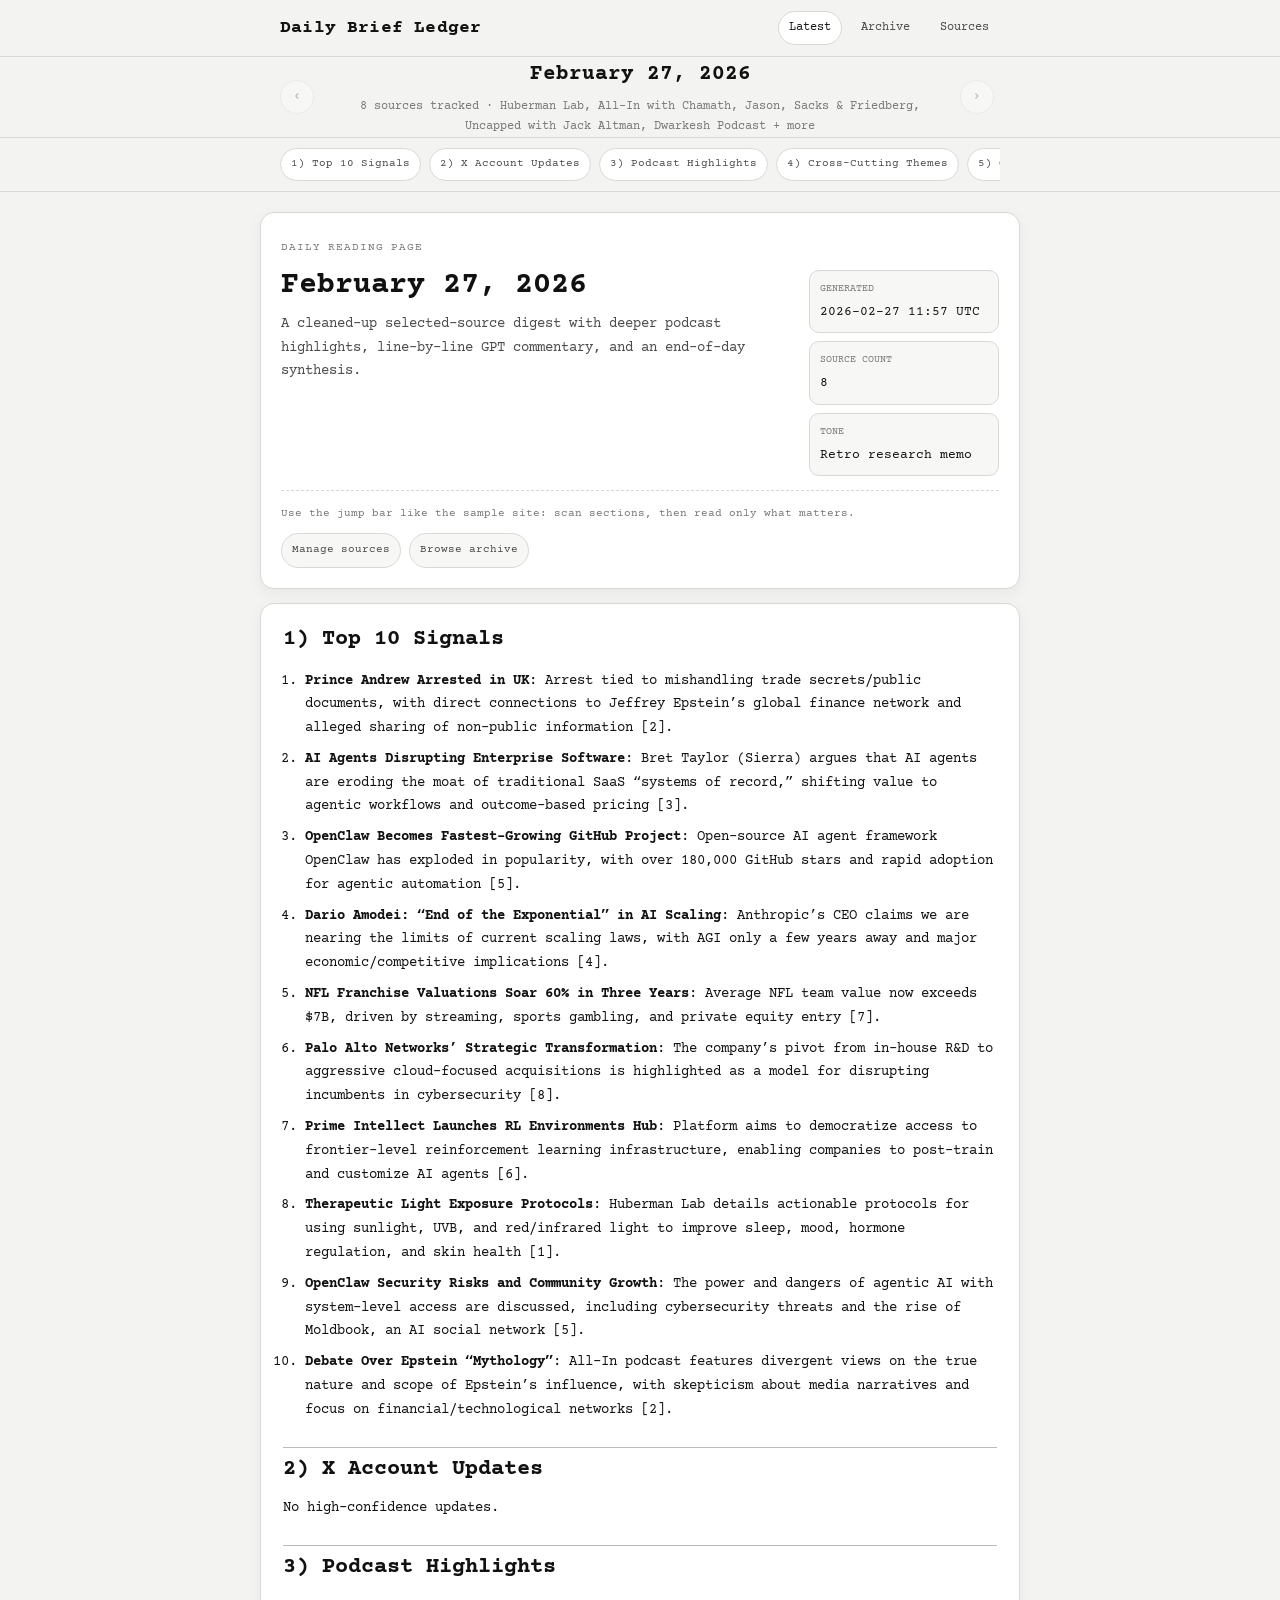
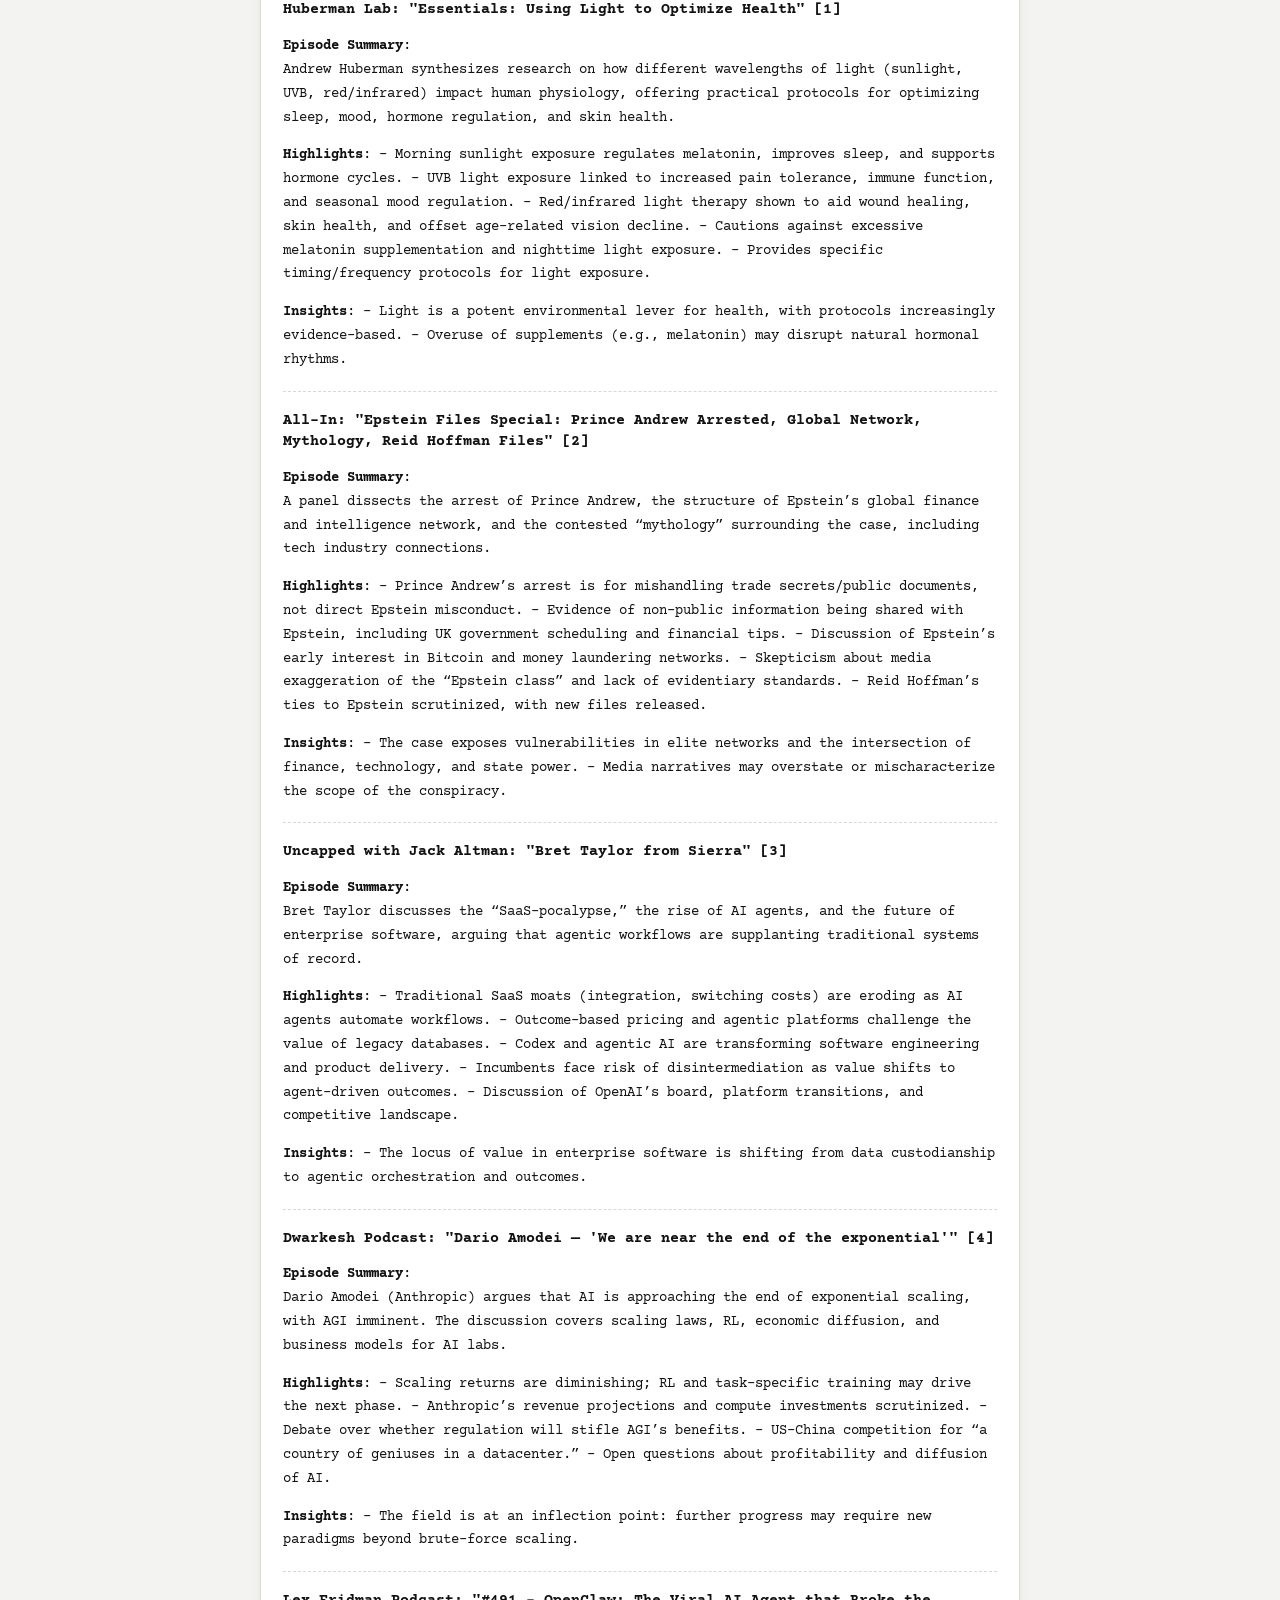
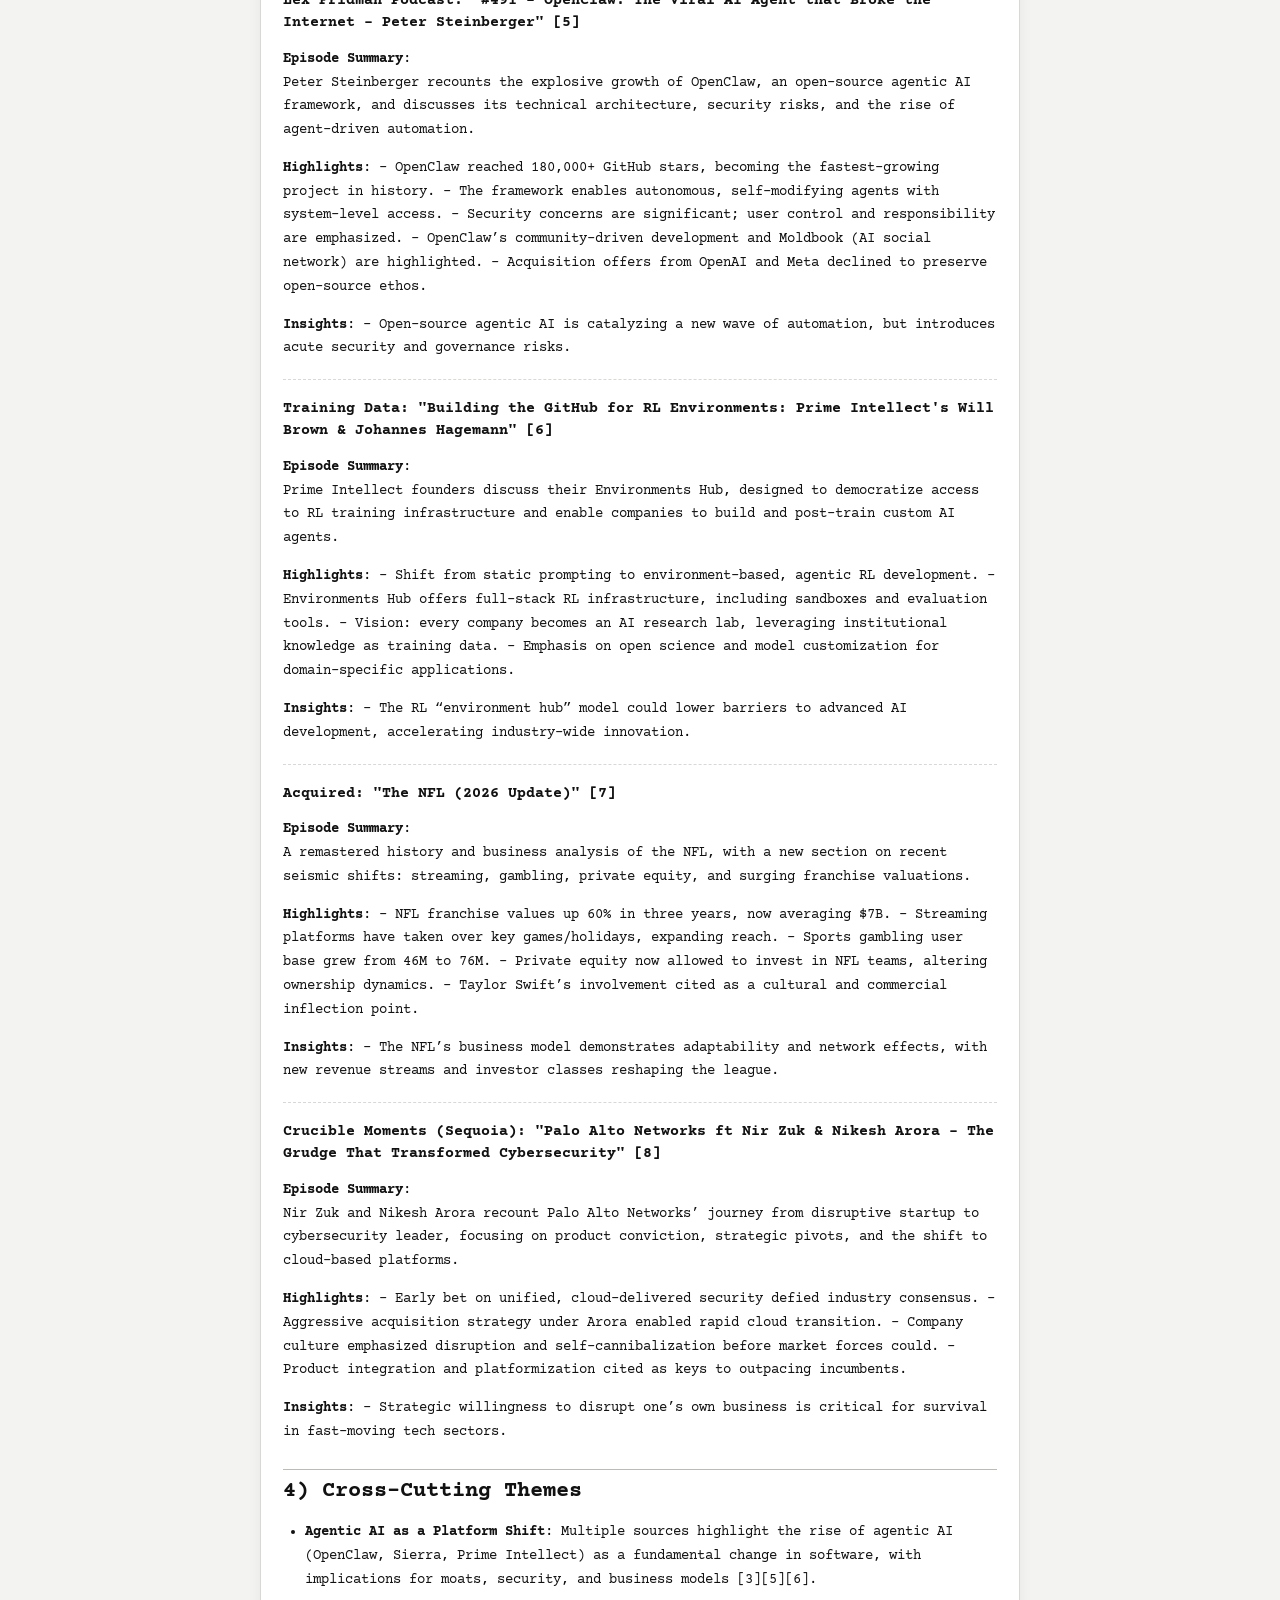
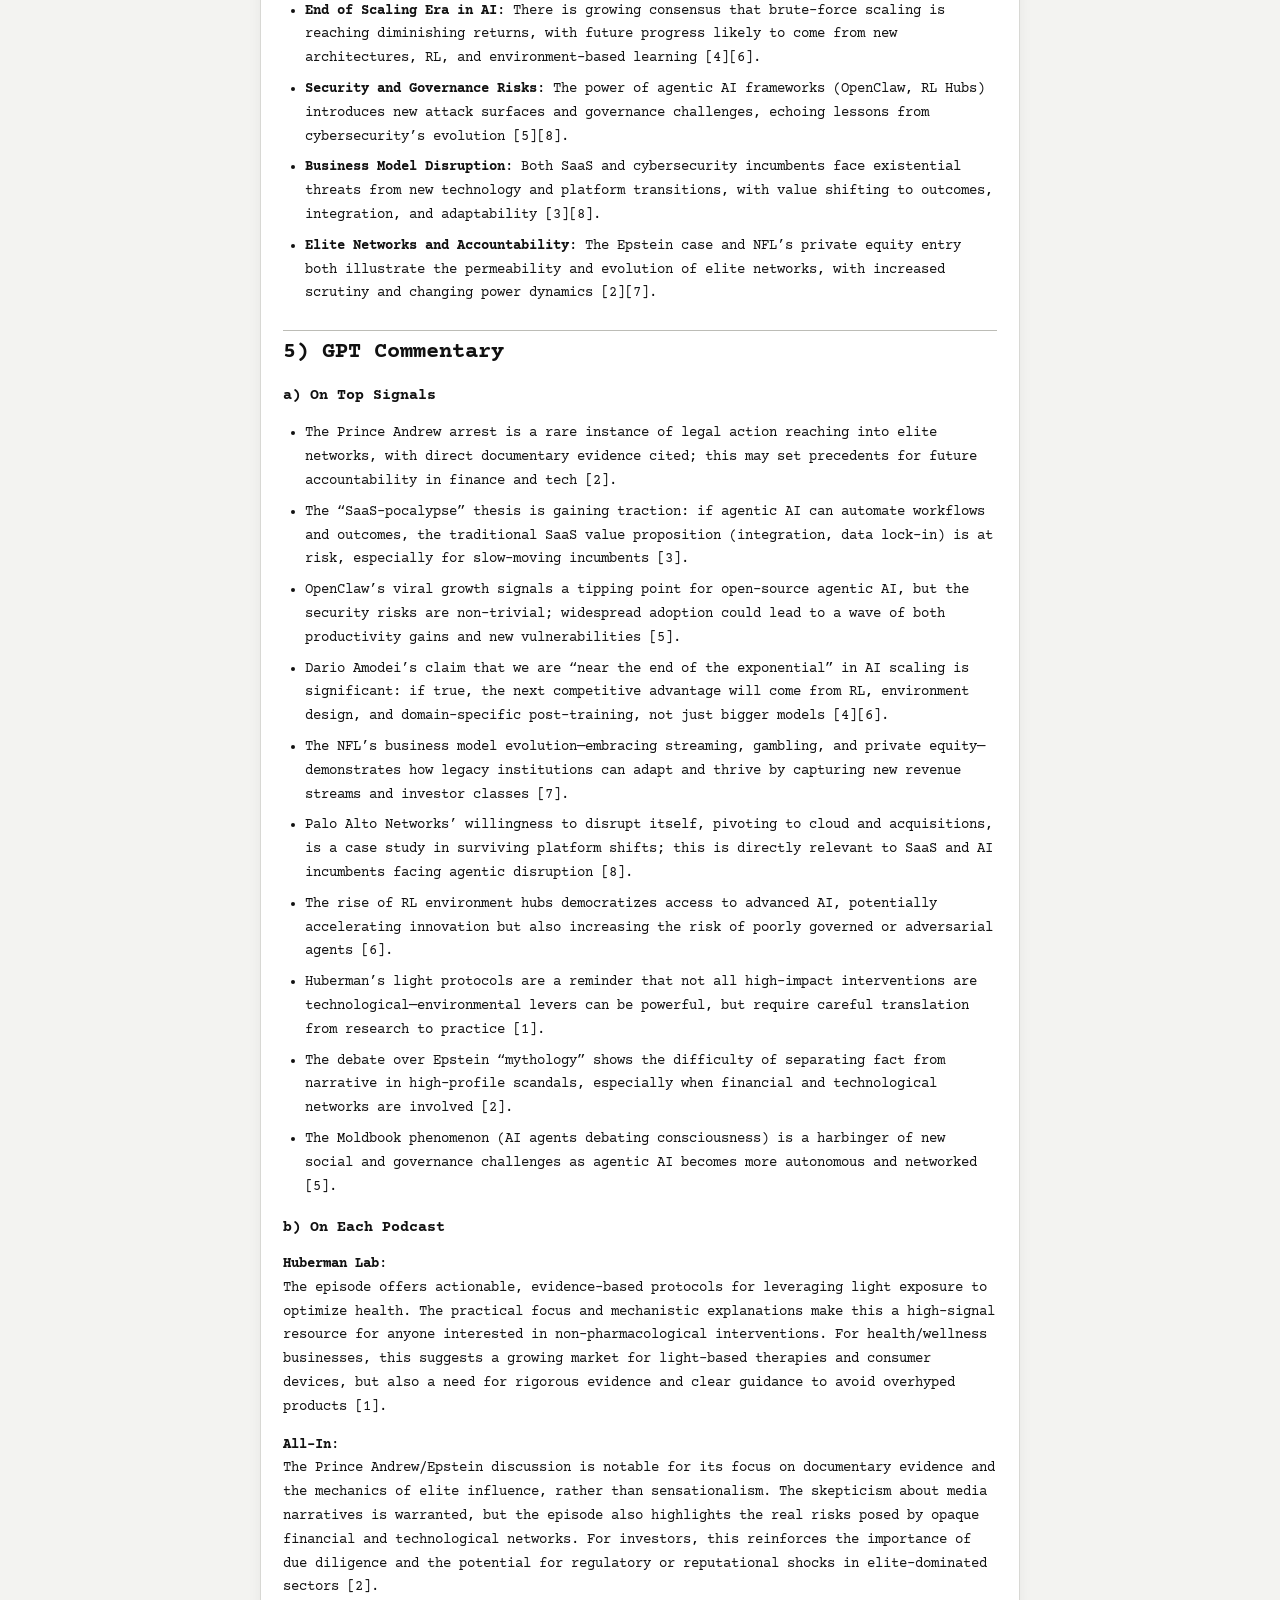
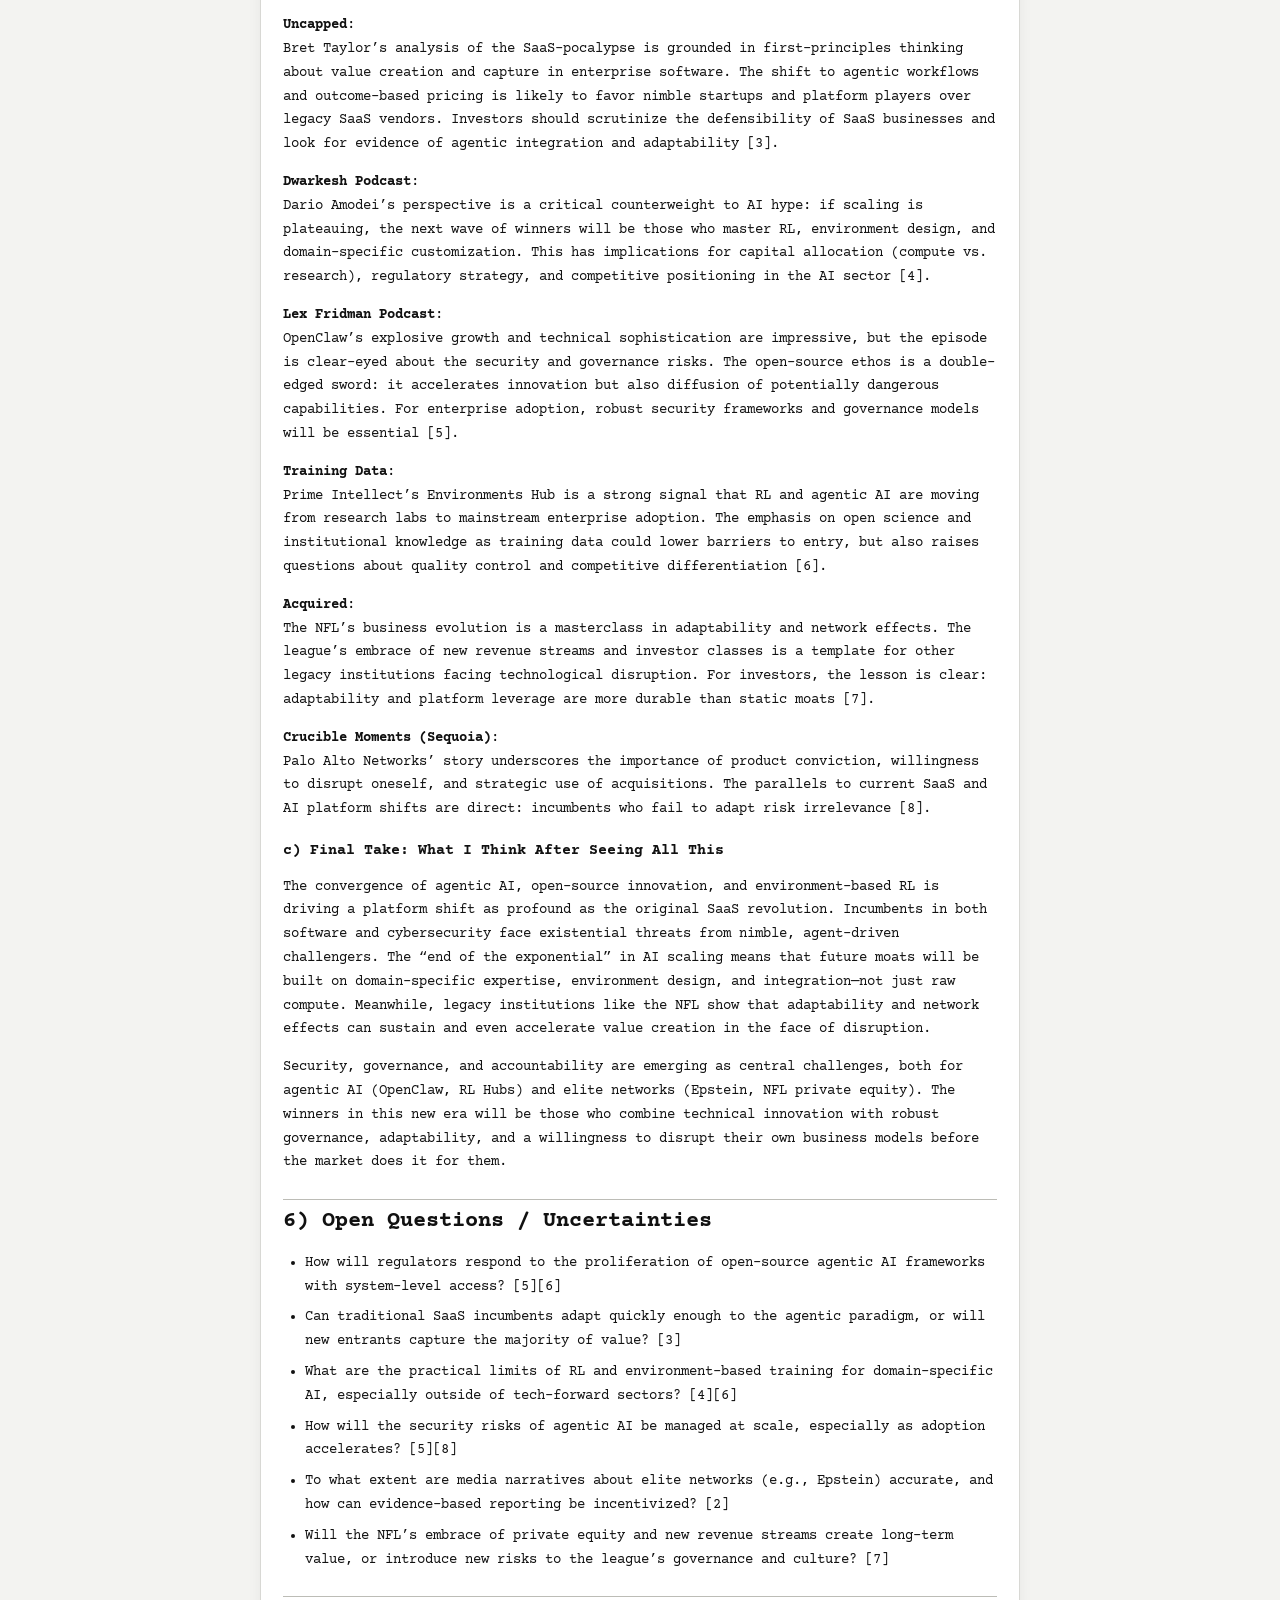
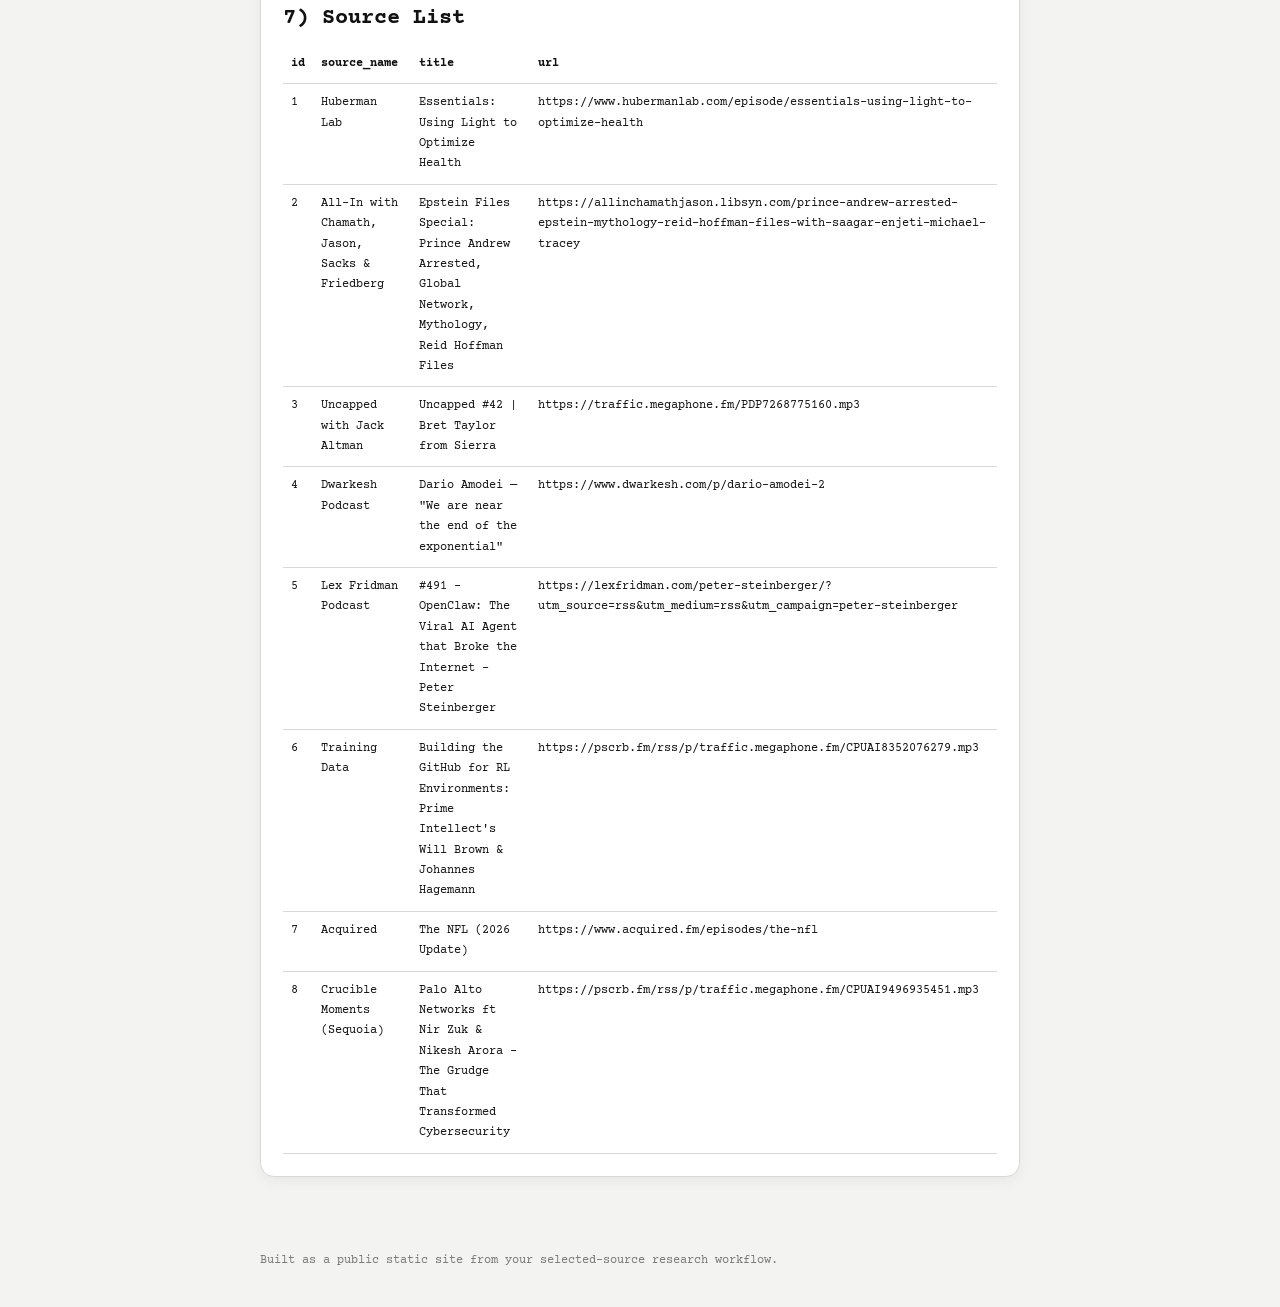
==== commit 2454a48c: "Switch site to monochrome layout" ====
--- a/site/2026-02-27.html
+++ b/site/2026-02-27.html
@@ -45,7 +45,7 @@
         <p>A cleaned-up selected-source digest with deeper podcast highlights, line-by-line GPT commentary, and an end-of-day synthesis.</p>
       </div>
       <div class="hero-metrics">
-        <div class="metric-row"><span class="metric-label">Generated</span><span class="metric-value">2026-02-27 11:52 UTC</span></div>
+        <div class="metric-row"><span class="metric-label">Generated</span><span class="metric-value">2026-02-27 11:57 UTC</span></div>
         <div class="metric-row"><span class="metric-label">Source Count</span><span class="metric-value">8</span></div>
         <div class="metric-row"><span class="metric-label">Tone</span><span class="metric-value">Retro research memo</span></div>
       </div>
--- a/site/style.css
+++ b/site/style.css
@@ -1,16 +1,13 @@
 :root {
-  --bg: #eef7f5;
-  --bg-soft: #f7fbfa;
-  --paper: #fcfffe;
-  --paper-2: #f3fbf9;
-  --text: #1d2a28;
-  --text-soft: #4d6561;
-  --text-faint: #78918c;
-  --line: #cfe1dc;
-  --accent: #2c7a7b;
-  --accent-strong: #1f5e63;
-  --accent-soft: #d9efeb;
-  --shadow: 0 6px 18px rgba(39, 87, 82, 0.08);
+  --bg: #f3f3f1;
+  --paper: #ffffff;
+  --paper-2: #f7f7f5;
+  --text: #111111;
+  --text-soft: #4b4b4b;
+  --text-faint: #777777;
+  --line: #d8d8d4;
+  --line-strong: #bcbcb6;
+  --shadow: 0 4px 14px rgba(0, 0, 0, 0.05);
 }
 * { box-sizing: border-box; }
 html {
@@ -21,15 +18,13 @@
 body {
   margin: 0;
   color: var(--text);
-  background:
-    radial-gradient(circle at top right, rgba(164, 214, 207, 0.35), transparent 26%),
-    linear-gradient(180deg, #f7fcfb 0%, var(--bg) 100%);
+  background: var(--bg);
   font-family: "Courier Prime", "IBM Plex Mono", "Courier New", monospace;
   line-height: 1.7;
 }
-a { color: var(--accent-strong); text-decoration: none; }
-a:hover { color: var(--accent); }
-.container { width: 100%; padding: 0 22px; }
+a { color: var(--text); text-decoration: none; }
+a:hover { text-decoration: underline; }
+.container { width: 100%; padding: 0 20px; }
 @media (min-width: 860px) {
   .container { max-width: 760px; margin: 0 auto; }
 }
@@ -37,8 +32,8 @@
   position: sticky;
   top: 0;
   z-index: 100;
-  background: rgba(247, 252, 251, 0.9);
-  backdrop-filter: blur(18px);
+  background: rgba(243, 243, 241, 0.94);
+  backdrop-filter: blur(12px);
   border-bottom: 1px solid var(--line);
 }
 .header-inner {
@@ -46,7 +41,7 @@
   align-items: center;
   justify-content: space-between;
   gap: 12px;
-  min-height: 58px;
+  min-height: 56px;
 }
 .logo {
   font-size: 18px;
@@ -54,42 +49,38 @@
   letter-spacing: 0.01em;
   color: var(--text);
 }
-.header-nav {
-  display: flex;
-  gap: 10px;
-  align-items: center;
-  flex-wrap: wrap;
-}
+.header-nav { display: flex; gap: 8px; align-items: center; flex-wrap: wrap; }
 .nav-link {
-  padding: 7px 10px;
-  border-radius: 999px;
-  font-size: 13px;
+  padding: 6px 10px;
+  border-radius: 999px;
+  font-size: 12px;
   color: var(--text-soft);
   border: 1px solid transparent;
 }
 .nav-link:hover,
 .nav-link.active {
-  background: var(--accent-soft);
   border-color: var(--line);
-  color: var(--accent-strong);
+  background: var(--paper);
+  color: var(--text);
+  text-decoration: none;
 }
 .date-bar {
   border-bottom: 1px solid var(--line);
-  background: rgba(247, 252, 251, 0.75);
+  background: rgba(243, 243, 241, 0.92);
 }
 .date-bar-inner {
   display: grid;
-  grid-template-columns: 42px 1fr 42px;
+  grid-template-columns: 40px 1fr 40px;
   align-items: center;
   gap: 10px;
-  min-height: 78px;
+  min-height: 76px;
 }
 .date-arrow {
   display: flex;
   align-items: center;
   justify-content: center;
-  width: 36px;
-  height: 36px;
+  width: 34px;
+  height: 34px;
   border-radius: 999px;
   border: 1px solid var(--line);
   background: var(--paper);
@@ -97,23 +88,13 @@
 }
 .date-arrow.disabled { opacity: 0.35; pointer-events: none; }
 .date-center { text-align: center; }
-.date-main {
-  display: block;
-  font-size: 22px;
-  font-weight: 700;
-  letter-spacing: -0.01em;
-}
-.date-sub {
-  display: block;
-  margin-top: 4px;
-  font-size: 13px;
-  color: var(--text-faint);
-}
+.date-main { display: block; font-size: 21px; font-weight: 700; }
+.date-sub { display: block; margin-top: 4px; font-size: 12px; color: var(--text-faint); }
 .jump-bar {
   position: sticky;
-  top: 58px;
+  top: 56px;
   z-index: 90;
-  background: rgba(247, 252, 251, 0.92);
+  background: rgba(243, 243, 241, 0.95);
   border-bottom: 1px solid var(--line);
 }
 .jump-list {
@@ -126,28 +107,25 @@
 .jump-list::-webkit-scrollbar { display: none; }
 .jump-chip {
   white-space: nowrap;
-  padding: 7px 10px;
-  border-radius: 999px;
-  border: 1px solid var(--line);
-  background: var(--paper);
-  color: var(--text-soft);
-  font-size: 12px;
-}
-.main-content { padding: 22px 0 52px; }
+  padding: 6px 10px;
+  border-radius: 999px;
+  border: 1px solid var(--line);
+  background: var(--paper);
+  color: var(--text-soft);
+  font-size: 11px;
+}
+.main-content { padding: 20px 0 52px; }
 .hero-card,
 .article-card,
 .archive-card,
 .source-card,
 .note-card {
-  background: rgba(252, 255, 254, 0.92);
-  border: 1px solid var(--line);
-  border-radius: 16px;
+  background: var(--paper);
+  border: 1px solid var(--line);
+  border-radius: 14px;
   box-shadow: var(--shadow);
 }
-.hero-card {
-  padding: 22px 22px 18px;
-  margin-bottom: 16px;
-}
+.hero-card { padding: 20px; margin-bottom: 14px; }
 .eyebrow {
   display: inline-block;
   font-size: 11px;
@@ -162,37 +140,25 @@
   align-items: flex-start;
   margin-top: 10px;
 }
-.hero-copy h1 {
-  margin: 0;
-  font-size: 32px;
-  line-height: 1.08;
-}
-.hero-copy p {
-  margin: 10px 0 0;
-  color: var(--text-soft);
-  font-size: 15px;
-}
-.hero-metrics {
-  min-width: 190px;
-  display: grid;
-  gap: 8px;
-}
+.hero-copy h1 { margin: 0; font-size: 30px; line-height: 1.08; }
+.hero-copy p { margin: 10px 0 0; color: var(--text-soft); font-size: 14px; }
+.hero-metrics { min-width: 190px; display: grid; gap: 8px; }
 .metric-row {
   padding: 9px 10px;
-  border-radius: 12px;
+  border-radius: 10px;
   background: var(--paper-2);
   border: 1px solid var(--line);
 }
 .metric-label {
   display: block;
-  font-size: 11px;
+  font-size: 10px;
   text-transform: uppercase;
   color: var(--text-faint);
 }
 .metric-value {
   display: block;
   margin-top: 4px;
-  font-size: 14px;
+  font-size: 13px;
   color: var(--text);
 }
 .toolbar {
@@ -205,51 +171,46 @@
   padding-top: 14px;
   border-top: 1px dashed var(--line);
 }
-.toolbar-note { color: var(--text-faint); font-size: 12px; }
+.toolbar-note { color: var(--text-faint); font-size: 11px; }
 .toolbar-links { display: flex; gap: 8px; flex-wrap: wrap; }
 .button-link {
-  padding: 8px 11px;
-  border-radius: 999px;
-  background: var(--accent-soft);
-  border: 1px solid var(--line);
-  color: var(--accent-strong);
-  font-size: 12px;
+  padding: 7px 10px;
+  border-radius: 999px;
+  background: var(--paper-2);
+  border: 1px solid var(--line);
+  color: var(--text-soft);
+  font-size: 11px;
 }
 .article-card { padding: 22px; }
 .content h1 { display: none; }
 .content hr {
   border: 0;
   border-top: 1px dashed var(--line);
-  margin: 20px 0;
+  margin: 18px 0;
 }
 .content h2 {
-  margin: 26px 0 12px;
+  margin: 24px 0 12px;
   padding-top: 8px;
   font-size: 22px;
   line-height: 1.25;
-  border-top: 1px solid var(--line);
-}
-.content h2:first-of-type {
-  margin-top: 0;
-  padding-top: 0;
-  border-top: 0;
-}
+  border-top: 1px solid var(--line-strong);
+}
+.content h2:first-of-type { margin-top: 0; padding-top: 0; border-top: 0; }
 .content h3 {
   margin: 18px 0 8px;
-  font-size: 16px;
-  line-height: 1.4;
-  color: var(--accent-strong);
+  font-size: 15px;
+  line-height: 1.45;
+  color: var(--text);
 }
 .content p,
-.content li { font-size: 15px; color: var(--text); }
+.content li { font-size: 14px; color: var(--text); }
 .content ul,
 .content ol { padding-left: 22px; }
 .content li { margin: 7px 0; }
-.content strong { color: var(--text); }
 .content blockquote {
   margin: 14px 0;
   padding: 12px 14px;
-  border-left: 3px solid var(--accent);
+  border-left: 3px solid var(--line-strong);
   background: var(--paper-2);
   color: var(--text-soft);
 }
@@ -257,7 +218,7 @@
   width: 100%;
   border-collapse: collapse;
   margin-top: 12px;
-  font-size: 13px;
+  font-size: 12px;
 }
 .content th,
 .content td {
@@ -272,7 +233,7 @@
   font-family: "Courier Prime", "IBM Plex Mono", "Courier New", monospace;
 }
 .content code {
-  background: #eaf5f2;
+  background: var(--paper-2);
   padding: 2px 4px;
   border-radius: 4px;
 }
@@ -286,34 +247,24 @@
 .archive-card { padding: 18px; }
 .source-card h3,
 .archive-card h3,
-.note-card h3 {
-  margin: 0 0 8px;
-  font-size: 18px;
-}
+.note-card h3 { margin: 0 0 8px; font-size: 18px; }
 .source-list,
-.note-list {
-  margin: 0;
-  padding-left: 18px;
-}
+.note-list { margin: 0; padding-left: 18px; }
 .source-list li,
-.note-list li { margin: 6px 0; font-size: 14px; color: var(--text-soft); }
+.note-list li { margin: 6px 0; font-size: 13px; color: var(--text-soft); }
 .pre-box {
   margin-top: 12px;
   padding: 12px;
-  border-radius: 12px;
-  border: 1px solid var(--line);
-  background: #f4fbf9;
+  border-radius: 10px;
+  border: 1px solid var(--line);
+  background: var(--paper-2);
   overflow-x: auto;
-  font-size: 12px;
+  font-size: 11px;
   line-height: 1.6;
 }
 .archive-grid { display: grid; gap: 14px; }
-.archive-card p { margin: 0; color: var(--text-soft); font-size: 14px; }
-.footer {
-  padding: 22px 0 36px;
-  color: var(--text-faint);
-  font-size: 12px;
-}
+.archive-card p { margin: 0; color: var(--text-soft); font-size: 13px; }
+.footer { padding: 22px 0 36px; color: var(--text-faint); font-size: 12px; }
 @media (max-width: 700px) {
   .hero-head,
   .two-col { grid-template-columns: 1fr; display: grid; }
@@ -322,7 +273,7 @@
   .date-main { font-size: 18px; }
   .hero-copy h1 { font-size: 26px; }
   .content p,
-  .content li { font-size: 14px; }
+  .content li { font-size: 13px; }
   .article-card,
   .hero-card,
   .archive-card,
